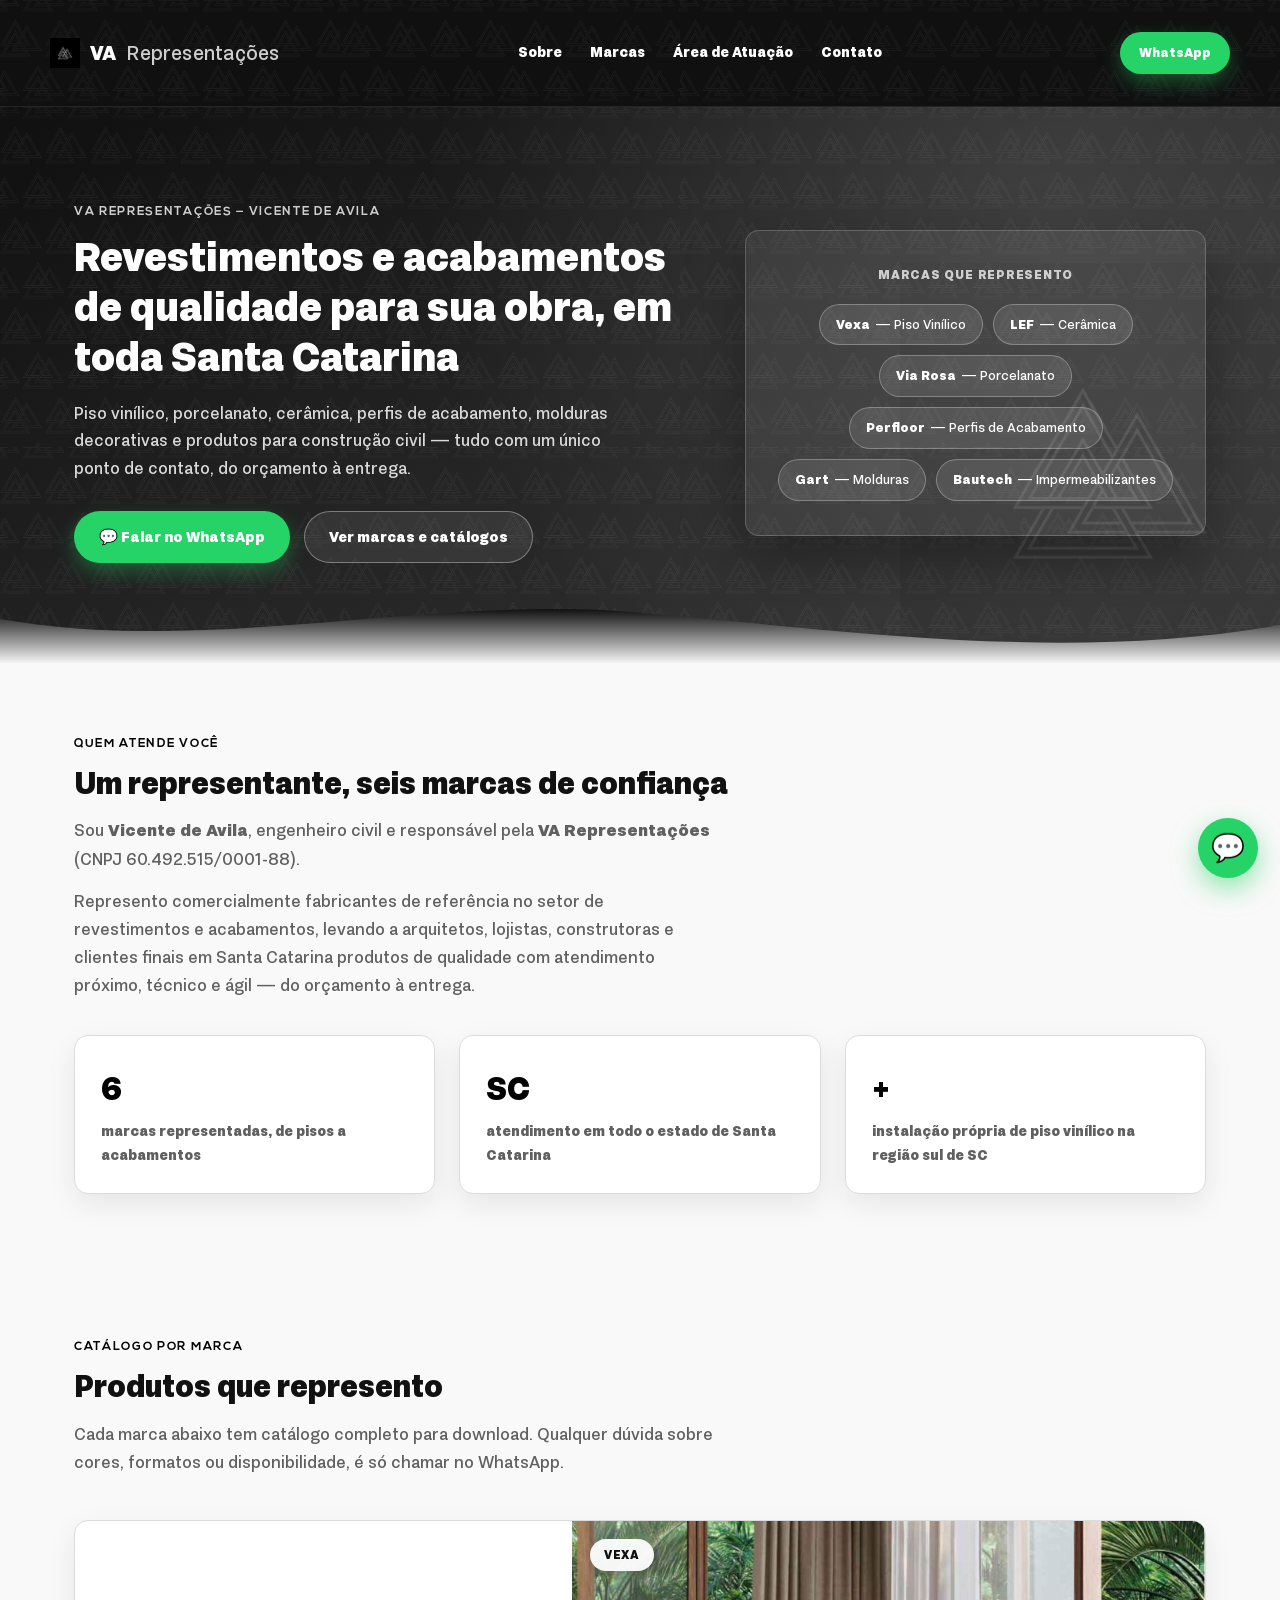
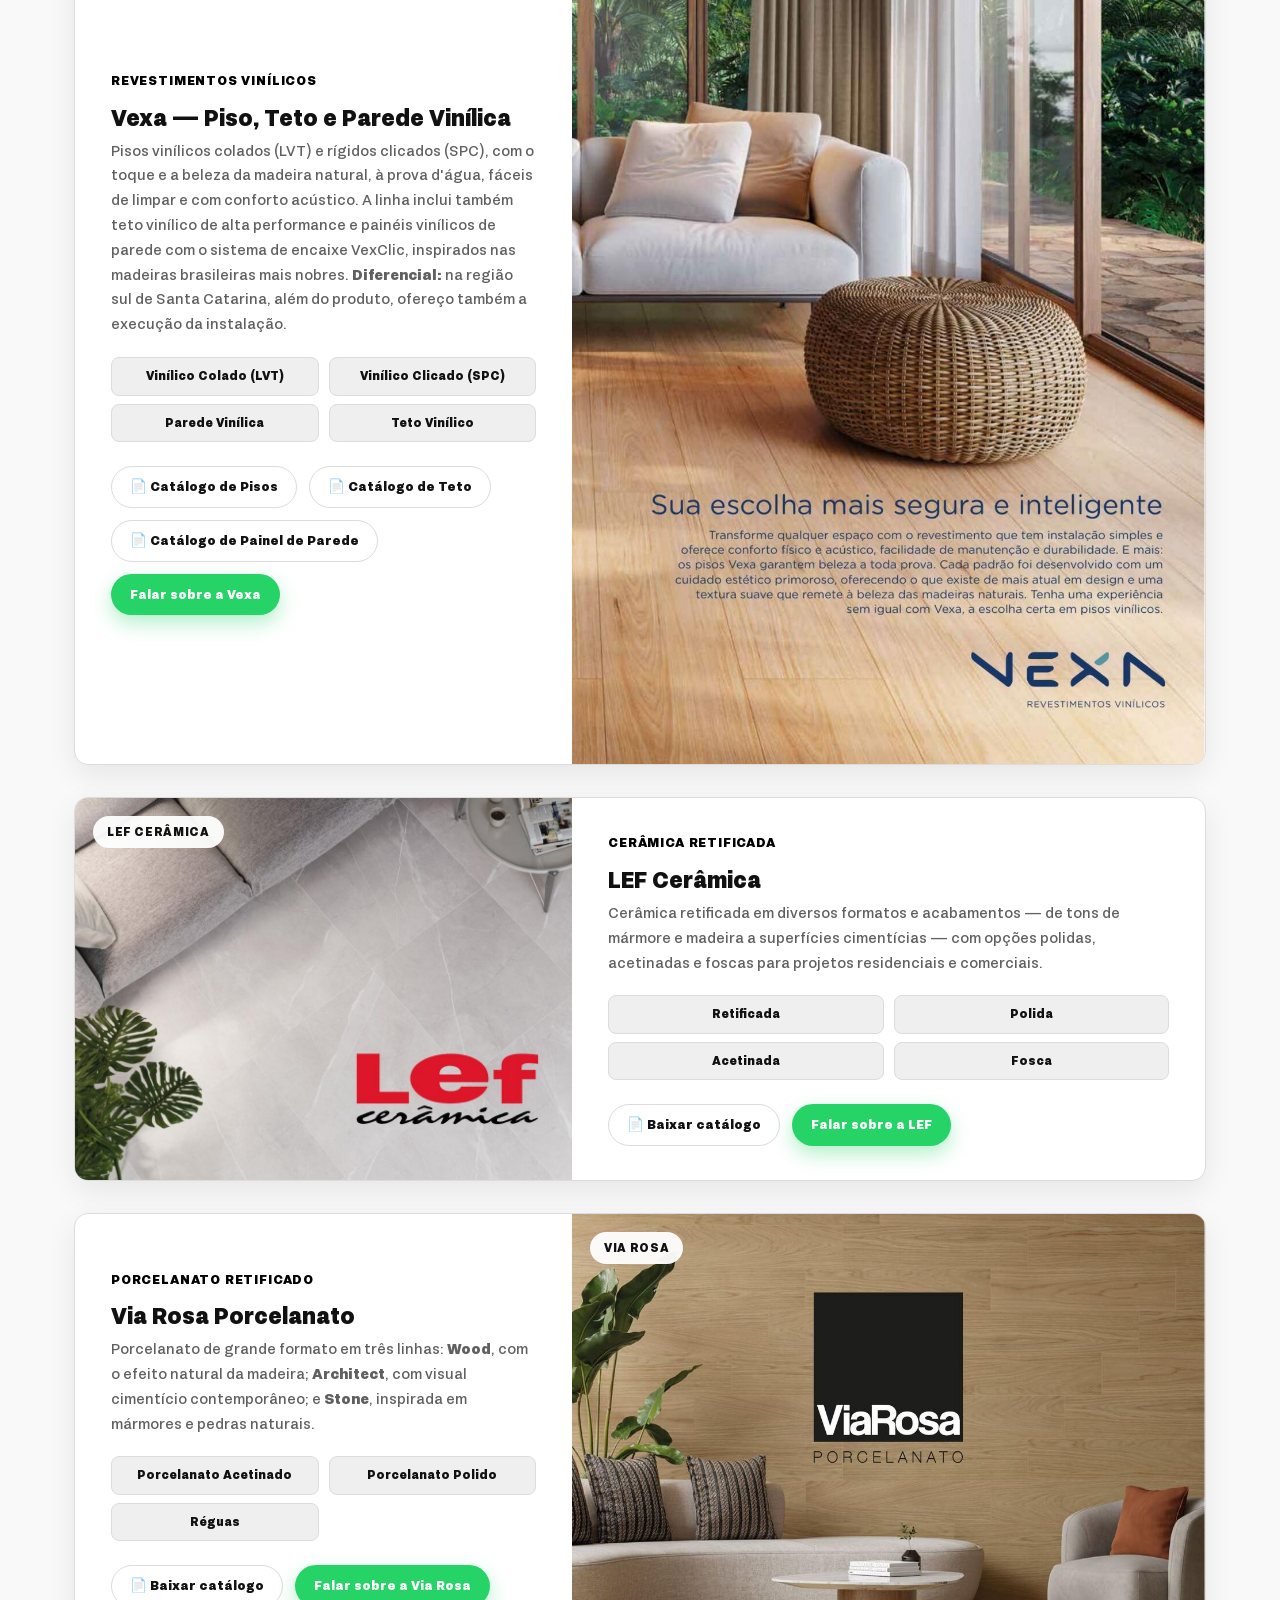
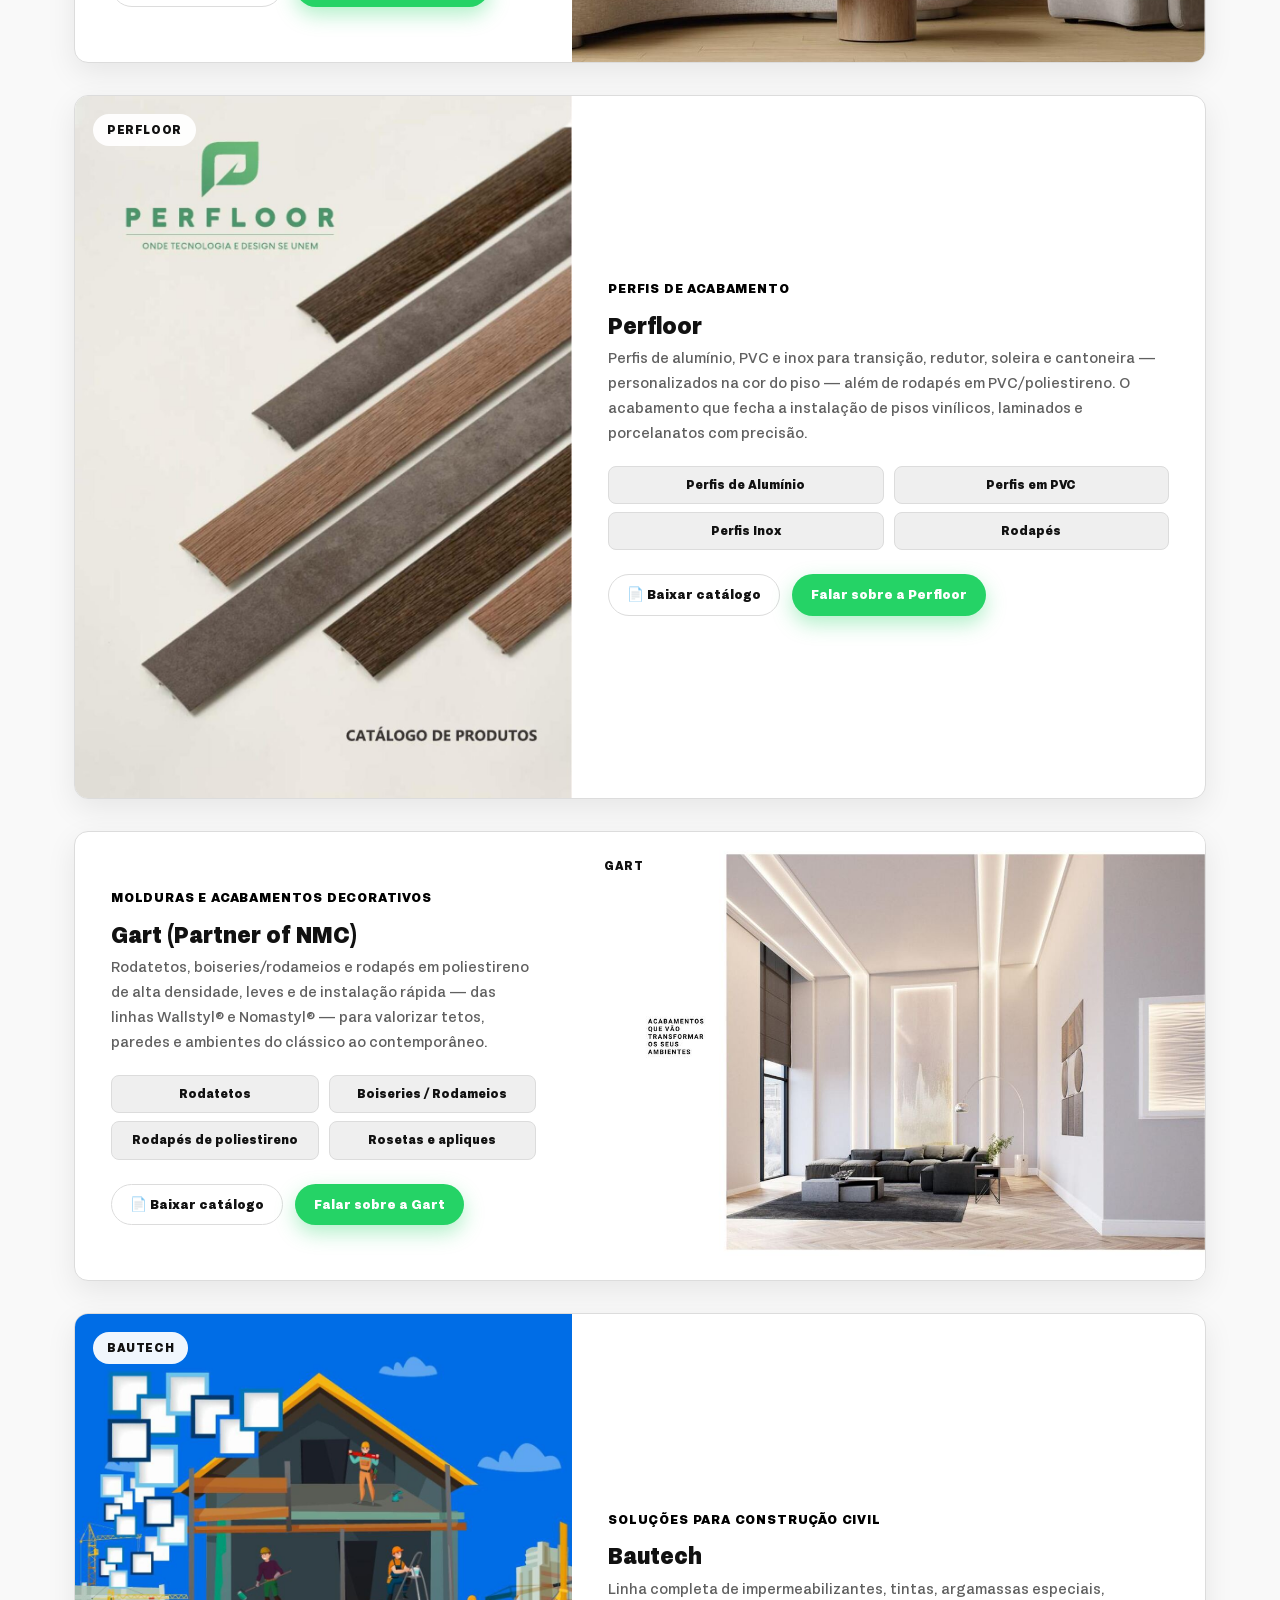
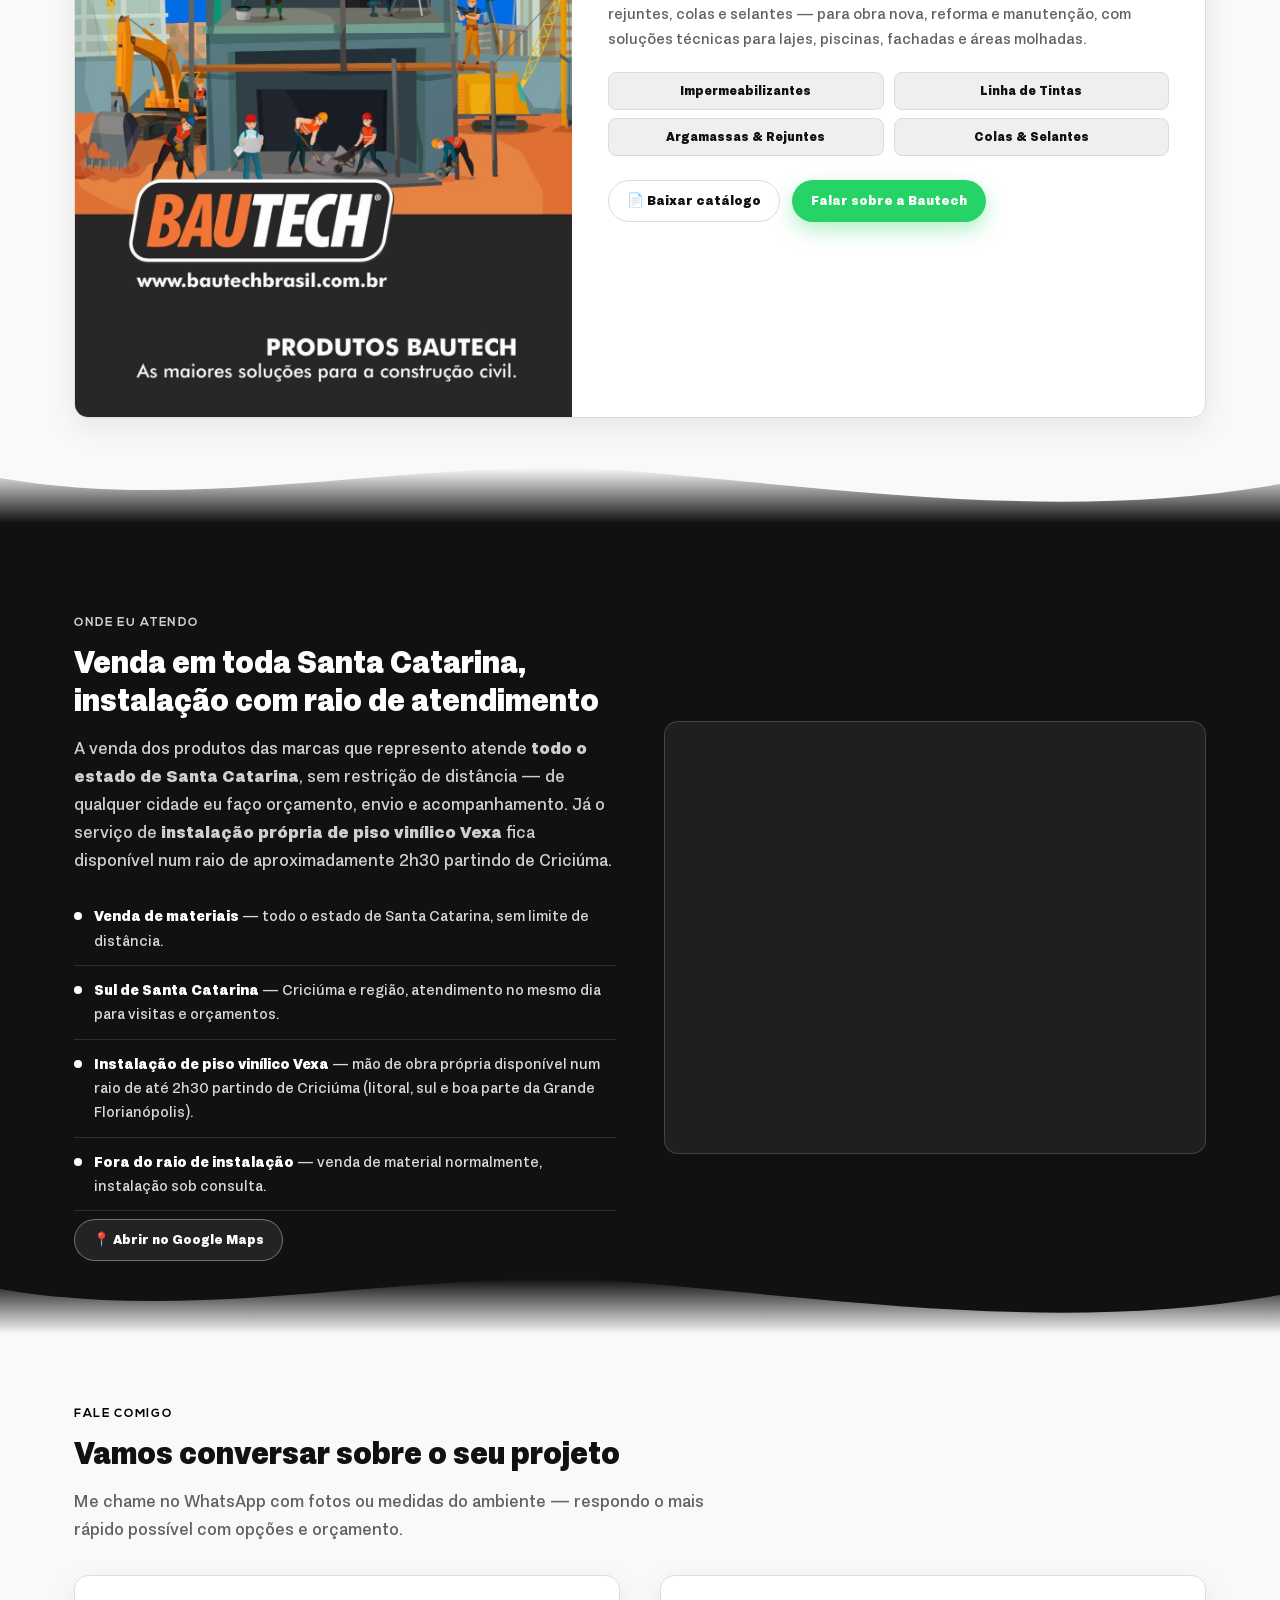
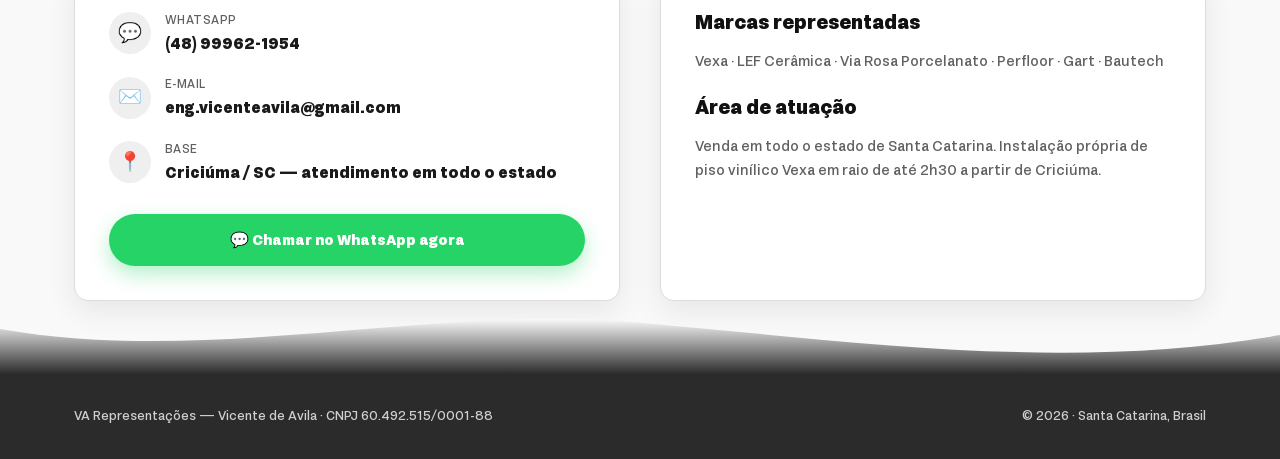
==== index.html @ cc467196 "Add files via upload" ====
<!DOCTYPE html>
<html lang="pt-BR">
<head>
<meta charset="UTF-8">
<meta name="viewport" content="width=device-width, initial-scale=1.0">
<title>VA Representações | Vicente de Avila — Revestimentos e Acabamentos em Santa Catarina</title>
<meta name="description" content="VA Representações, de Vicente de Avila: representação comercial multimarcas em Santa Catarina. Pisos e painéis vinílicos Vexa, cerâmica LEF, porcelanato Via Rosa, perfis de acabamento Perfloor, molduras Gart e produtos para construção Bautech. Atendimento em toda SC a partir de Criciúma.">
<meta name="keywords" content="piso vinílico Santa Catarina, porcelanato Criciúma, revestimentos SC, representante comercial revestimentos, VA Representações, cerâmica LEF, porcelanato Via Rosa, perfis Perfloor, rodapé Gart, Bautech impermeabilizante">
<meta property="og:title" content="VA Representações | Revestimentos e Acabamentos em Santa Catarina">
<meta property="og:description" content="Pisos vinílicos, porcelanato, cerâmica, perfis de acabamento e produtos para construção civil. Atendimento em toda Santa Catarina.">
<meta property="og:type" content="website">
<link rel="icon" type="image/png" href="images/identity/icon-black.png">
<link rel="stylesheet" href="css/style.css">
<script type="application/ld+json">
{
  "@context": "https://schema.org",
  "@type": "ProfessionalService",
  "name": "VA Representações",
  "legalName": "VA Representações",
  "taxID": "60.492.515/0001-88",
  "founder": {
    "@type": "Person",
    "name": "Vicente de Avila"
  },
  "description": "Representante comercial de revestimentos e acabamentos (pisos vinílicos, porcelanato, cerâmica, perfis de acabamento, molduras e produtos para construção civil) atendendo Santa Catarina.",
  "areaServed": {
    "@type": "State",
    "name": "Santa Catarina"
  },
  "address": {
    "@type": "PostalAddress",
    "addressLocality": "Criciúma",
    "addressRegion": "SC",
    "addressCountry": "BR"
  },
  "email": "eng.vicenteavila@gmail.com",
  "telephone": "+55 48 99962-1954"
}
</script>
</head>
<body>

<header id="siteHeader">
  <div class="container nav">
    <div class="brand"><img src="images/identity/icon-black.png" alt="Ícone VA Representações">VA <span>Representações</span></div>
    <nav class="nav-links" id="navLinks">
      <a href="#sobre">Sobre</a>
      <a href="#marcas">Marcas</a>
      <a href="#atuacao">Área de Atuação</a>
      <a href="#contato">Contato</a>
    </nav>
    <div class="nav-cta">
      <button class="nav-toggle" id="navToggle" aria-label="Abrir menu">☰</button>
      <a class="btn btn-whatsapp btn-sm" target="_blank" rel="noopener"
         href="https://wa.me/5548999621954?text=Ol%C3%A1%2C%20Vicente!%20Vim%20pelo%20site%20e%20gostaria%20de%20saber%20mais%20sobre%20os%20produtos%20que%20voc%C3%AA%20representa.">
        WhatsApp
      </a>
    </div>
  </div>
</header>

<!-- ===================== HERO ===================== -->
<section class="hero">
  <div class="container hero-grid">
    <div>
      <span class="eyebrow" style="color:#cfcfcf;">VA Representações — Vicente de Avila</span>
      <h1>Revestimentos e acabamentos de qualidade para sua obra, em toda Santa Catarina</h1>
      <p class="lead">Piso vinílico, porcelanato, cerâmica, perfis de acabamento, molduras decorativas e produtos para construção civil — tudo com um único ponto de contato, do orçamento à entrega.</p>
      <div class="hero-actions">
        <a class="btn btn-whatsapp" target="_blank" rel="noopener"
           href="https://wa.me/5548999621954?text=Ol%C3%A1%2C%20Vicente!%20Vim%20pelo%20site%20e%20gostaria%20de%20um%20or%C3%A7amento.">
          💬 Falar no WhatsApp
        </a>
        <a class="btn btn-ghost-light" href="#marcas">Ver marcas e catálogos</a>
      </div>
    </div>
    <div class="hero-brands-menu">
      <div class="hbm-card">
        <span class="hbm-label">Marcas que represento</span>
        <div class="hbm-balloons">
          <a href="#marca-vexa" class="balloon"><b>Vexa</b> — Piso Vinílico</a>
          <a href="#marca-lef" class="balloon"><b>LEF</b> — Cerâmica</a>
          <a href="#marca-viarosa" class="balloon"><b>Via Rosa</b> — Porcelanato</a>
          <a href="#marca-perfloor" class="balloon"><b>Perfloor</b> — Perfis de Acabamento</a>
          <a href="#marca-gart" class="balloon"><b>Gart</b> — Molduras</a>
          <a href="#marca-bautech" class="balloon"><b>Bautech</b> — Impermeabilizantes</a>
        </div>
      </div>
    </div>
  </div>
  <img class="hero-icon-watermark" src="images/identity/icon-white.png" alt="">
  <svg class="wave-divider" viewBox="0 0 1440 90" preserveAspectRatio="none" xmlns="http://www.w3.org/2000/svg">
    <defs>
      <linearGradient id="waveGrad1" x1="0" y1="0" x2="0" y2="1">
        <stop offset="0%" stop-color="#111111"></stop>
        <stop offset="100%" stop-color="#f9f9f9"></stop>
      </linearGradient>
    </defs>
    <path d="M0,32 C240,80 480,0 720,24 C960,48 1200,88 1440,40 L1440,90 L0,90 Z" fill="url(#waveGrad1)"></path>
  </svg>
</section>

<!-- ===================== SOBRE ===================== -->
<section class="sobre" id="sobre">
  <div class="container">
    <span class="eyebrow reveal">Quem atende você</span>
    <h2 class="reveal">Um representante, seis marcas de confiança</h2>
    <p class="lead reveal">Sou <strong>Vicente de Avila</strong>, engenheiro civil e responsável pela <strong>VA Representações</strong> (CNPJ 60.492.515/0001-88).</p>
    <p class="lead reveal">Represento comercialmente fabricantes de referência no setor de revestimentos e acabamentos, levando a arquitetos, lojistas, construtoras e clientes finais em Santa Catarina produtos de qualidade com atendimento próximo, técnico e ágil — do orçamento à entrega.</p>
    <div class="sobre-grid">
      <div class="stat-card reveal">
        <div class="num">6</div>
        <div class="label">marcas representadas, de pisos a acabamentos</div>
      </div>
      <div class="stat-card reveal">
        <div class="num">SC</div>
        <div class="label">atendimento em todo o estado de Santa Catarina</div>
      </div>
      <div class="stat-card reveal">
        <div class="num">+</div>
        <div class="label">instalação própria de piso vinílico na região sul de SC</div>
      </div>
    </div>
  </div>
</section>

<!-- ===================== MARCAS ===================== -->
<section class="marcas" id="marcas">
  <div class="container">
    <div class="section-head reveal">
      <span class="eyebrow">Catálogo por marca</span>
      <h2>Produtos que represento</h2>
      <p class="lead">Cada marca abaixo tem catálogo completo para download. Qualquer dúvida sobre cores, formatos ou disponibilidade, é só chamar no WhatsApp.</p>
    </div>

    <!-- VEXA -->
    <article class="brand-card reveal" id="marca-vexa">
      <div class="brand-photo">
        <span class="brand-badge">Vexa</span>
        <img src="images/vexa-hero.jpg" alt="Piso vinílico Vexa em ambiente residencial">
      </div>
      <div class="brand-body">
        <div class="brand-sub">Revestimentos Vinílicos</div>
        <h3>Vexa — Piso, Teto e Parede Vinílica</h3>
        <p>Pisos vinílicos colados (LVT) e rígidos clicados (SPC), com o toque e a beleza da madeira natural, à prova d'água, fáceis de limpar e com conforto acústico. A linha inclui também teto vinílico de alta performance e painéis vinílicos de parede com o sistema de encaixe VexClic, inspirados nas madeiras brasileiras mais nobres. <strong>Diferencial:</strong> na região sul de Santa Catarina, além do produto, ofereço também a execução da instalação.</p>
        <ul class="brand-lines">
          <li>Vinílico Colado (LVT)</li>
          <li>Vinílico Clicado (SPC)</li>
          <li>Parede Vinílica</li>
          <li>Teto Vinílico</li>
        </ul>
        <div class="brand-actions">
          <a class="btn btn-outline btn-sm" href="catalogs/vexa-catalogo-pisos.pdf" target="_blank">📄 Catálogo de Pisos</a>
          <a class="btn btn-outline btn-sm" href="catalogs/vexa-catalogo-teto.pdf" target="_blank">📄 Catálogo de Teto</a>
          <a class="btn btn-outline btn-sm" href="catalogs/vexa-catalogo-painel-parede.pdf" target="_blank">📄 Catálogo de Painel de Parede</a>
          <a class="btn btn-whatsapp btn-sm" target="_blank" rel="noopener"
             href="https://wa.me/5548999621954?text=Ol%C3%A1%2C%20Vicente!%20Tenho%20interesse%20nos%20pisos%20vin%C3%ADlicos%20Vexa.">Falar sobre a Vexa</a>
        </div>
      </div>
    </article>

    <!-- LEF -->
    <article class="brand-card reveal" id="marca-lef">
      <div class="brand-photo">
        <span class="brand-badge">LEF Cerâmica</span>
        <img src="images/lef-hero.jpg" alt="Piso de cerâmica retificada LEF em sala de estar">
      </div>
      <div class="brand-body">
        <div class="brand-sub">Cerâmica Retificada</div>
        <h3>LEF Cerâmica</h3>
        <p>Cerâmica retificada em diversos formatos e acabamentos — de tons de mármore e madeira a superfícies cimentícias — com opções polidas, acetinadas e foscas para projetos residenciais e comerciais.</p>
        <ul class="brand-lines">
          <li>Retificada</li>
          <li>Polida</li>
          <li>Acetinada</li>
          <li>Fosca</li>
        </ul>
        <div class="brand-actions">
          <a class="btn btn-outline btn-sm" href="catalogs/lef-catalogo.pdf" target="_blank">📄 Baixar catálogo</a>
          <a class="btn btn-whatsapp btn-sm" target="_blank" rel="noopener"
             href="https://wa.me/5548999621954?text=Ol%C3%A1%2C%20Vicente!%20Tenho%20interesse%20na%20cer%C3%A2mica%20LEF.">Falar sobre a LEF</a>
        </div>
      </div>
    </article>

    <!-- VIA ROSA -->
    <article class="brand-card reveal" id="marca-viarosa">
      <div class="brand-photo">
        <span class="brand-badge">Via Rosa</span>
        <img src="images/viarosa-hero.jpg" alt="Porcelanato Via Rosa em ambiente de sala">
      </div>
      <div class="brand-body">
        <div class="brand-sub">Porcelanato Retificado</div>
        <h3>Via Rosa Porcelanato</h3>
        <p>Porcelanato de grande formato em três linhas: <strong>Wood</strong>, com o efeito natural da madeira; <strong>Architect</strong>, com visual cimentício contemporâneo; e <strong>Stone</strong>, inspirada em mármores e pedras naturais.</p>
        <ul class="brand-lines">
          <li>Porcelanato Acetinado</li>
          <li>Porcelanato Polido</li>
          <li>Réguas</li>
        </ul>
        <div class="brand-actions">
          <a class="btn btn-outline btn-sm" href="catalogs/via-rosa-catalogo.pdf" target="_blank">📄 Baixar catálogo</a>
          <a class="btn btn-whatsapp btn-sm" target="_blank" rel="noopener"
             href="https://wa.me/5548999621954?text=Ol%C3%A1%2C%20Vicente!%20Tenho%20interesse%20no%20porcelanato%20Via%20Rosa.">Falar sobre a Via Rosa</a>
        </div>
      </div>
    </article>

    <!-- PERFLOOR -->
    <article class="brand-card reveal" id="marca-perfloor">
      <div class="brand-photo">
        <span class="brand-badge">Perfloor</span>
        <img src="images/perfloor-hero.jpg" alt="Perfis de acabamento Perfloor para pisos">
      </div>
      <div class="brand-body">
        <div class="brand-sub">Perfis de Acabamento</div>
        <h3>Perfloor</h3>
        <p>Perfis de alumínio, PVC e inox para transição, redutor, soleira e cantoneira — personalizados na cor do piso — além de rodapés em PVC/poliestireno. O acabamento que fecha a instalação de pisos vinílicos, laminados e porcelanatos com precisão.</p>
        <ul class="brand-lines">
          <li>Perfis de Alumínio</li>
          <li>Perfis em PVC</li>
          <li>Perfis Inox</li>
          <li>Rodapés</li>
        </ul>
        <div class="brand-actions">
          <a class="btn btn-outline btn-sm" href="catalogs/perfloor-catalogo.pdf" target="_blank">📄 Baixar catálogo</a>
          <a class="btn btn-whatsapp btn-sm" target="_blank" rel="noopener"
             href="https://wa.me/5548999621954?text=Ol%C3%A1%2C%20Vicente!%20Tenho%20interesse%20nos%20perfis%20Perfloor.">Falar sobre a Perfloor</a>
        </div>
      </div>
    </article>

    <!-- GART -->
    <article class="brand-card reveal" id="marca-gart">
      <div class="brand-photo">
        <span class="brand-badge">Gart</span>
        <img src="images/gart-hero.jpg" alt="Rodateto e molduras decorativas Gart">
      </div>
      <div class="brand-body">
        <div class="brand-sub">Molduras e Acabamentos Decorativos</div>
        <h3>Gart (Partner of NMC)</h3>
        <p>Rodatetos, boiseries/rodameios e rodapés em poliestireno de alta densidade, leves e de instalação rápida — das linhas Wallstyl® e Nomastyl® — para valorizar tetos, paredes e ambientes do clássico ao contemporâneo.</p>
        <ul class="brand-lines">
          <li>Rodatetos</li>
          <li>Boiseries / Rodameios</li>
          <li>Rodapés de poliestireno</li>
          <li>Rosetas e apliques</li>
        </ul>
        <div class="brand-actions">
          <a class="btn btn-outline btn-sm" href="catalogs/gart-catalogo.pdf" target="_blank">📄 Baixar catálogo</a>
          <a class="btn btn-whatsapp btn-sm" target="_blank" rel="noopener"
             href="https://wa.me/5548999621954?text=Ol%C3%A1%2C%20Vicente!%20Tenho%20interesse%20nos%20acabamentos%20Gart.">Falar sobre a Gart</a>
        </div>
      </div>
    </article>

    <!-- BAUTECH -->
    <article class="brand-card reveal" id="marca-bautech">
      <div class="brand-photo">
        <span class="brand-badge">Bautech</span>
        <img src="images/bautech-hero.jpg" alt="Linha de produtos Bautech para construção civil">
      </div>
      <div class="brand-body">
        <div class="brand-sub">Soluções para Construção Civil</div>
        <h3>Bautech</h3>
        <p>Linha completa de impermeabilizantes, tintas, argamassas especiais, rejuntes, colas e selantes — para obra nova, reforma e manutenção, com soluções técnicas para lajes, piscinas, fachadas e áreas molhadas.</p>
        <ul class="brand-lines">
          <li>Impermeabilizantes</li>
          <li>Linha de Tintas</li>
          <li>Argamassas & Rejuntes</li>
          <li>Colas & Selantes</li>
        </ul>
        <div class="brand-actions">
          <a class="btn btn-outline btn-sm" href="catalogs/bautech-catalogo.pdf" target="_blank">📄 Baixar catálogo</a>
          <a class="btn btn-whatsapp btn-sm" target="_blank" rel="noopener"
             href="https://wa.me/5548999621954?text=Ol%C3%A1%2C%20Vicente!%20Tenho%20interesse%20nos%20produtos%20Bautech.">Falar sobre a Bautech</a>
        </div>
      </div>
    </article>

  </div>
  <svg class="wave-divider" viewBox="0 0 1440 90" preserveAspectRatio="none" xmlns="http://www.w3.org/2000/svg">
    <defs>
      <linearGradient id="waveGrad2" x1="0" y1="0" x2="0" y2="1">
        <stop offset="0%" stop-color="#f9f9f9"></stop>
        <stop offset="100%" stop-color="#111111"></stop>
      </linearGradient>
    </defs>
    <path d="M0,32 C240,80 480,0 720,24 C960,48 1200,88 1440,40 L1440,90 L0,90 Z" fill="url(#waveGrad2)"></path>
  </svg>
</section>

<!-- ===================== ÁREA DE ATUAÇÃO ===================== -->
<section class="atuacao" id="atuacao">
  <div class="container atuacao-grid">
    <div class="reveal">
      <span class="eyebrow" style="color:#cfcfcf;">Onde eu atendo</span>
      <h2>Venda em toda Santa Catarina, instalação com raio de atendimento</h2>
      <p class="lead">A venda dos produtos das marcas que represento atende <strong>todo o estado de Santa Catarina</strong>, sem restrição de distância — de qualquer cidade eu faço orçamento, envio e acompanhamento. Já o serviço de <strong>instalação própria de piso vinílico Vexa</strong> fica disponível num raio de aproximadamente 2h30 partindo de Criciúma.</p>
      <ul class="radius-list">
        <li><span class="dot"></span><div><b>Venda de materiais</b> — todo o estado de Santa Catarina, sem limite de distância.</div></li>
        <li><span class="dot"></span><div><b>Sul de Santa Catarina</b> — Criciúma e região, atendimento no mesmo dia para visitas e orçamentos.</div></li>
        <li><span class="dot"></span><div><b>Instalação de piso vinílico Vexa</b> — mão de obra própria disponível num raio de até 2h30 partindo de Criciúma (litoral, sul e boa parte da Grande Florianópolis).</div></li>
        <li><span class="dot"></span><div><b>Fora do raio de instalação</b> — venda de material normalmente, instalação sob consulta.</div></li>
      </ul>
      <a class="btn btn-ghost-light btn-sm" style="margin-top:8px;" target="_blank" rel="noopener"
         href="https://www.google.com/maps/search/?api=1&query=Crici%C3%BAma%2C%20SC">📍 Abrir no Google Maps</a>
    </div>
    <div class="map-card reveal">
      <iframe
        src="https://maps.google.com/maps?q=Crici%C3%BAma%2C%20SC&t=&z=9&ie=UTF8&iwloc=&output=embed"
        width="100%" height="360" style="border:0; border-radius:10px;"
        allowfullscreen loading="lazy" referrerpolicy="no-referrer-when-downgrade"
        title="Mapa da área de atuação — base em Criciúma, SC"></iframe>
    </div>
  </div>
  <svg class="wave-divider" viewBox="0 0 1440 90" preserveAspectRatio="none" xmlns="http://www.w3.org/2000/svg">
    <defs>
      <linearGradient id="waveGrad3" x1="0" y1="0" x2="0" y2="1">
        <stop offset="0%" stop-color="#111111"></stop>
        <stop offset="100%" stop-color="#f9f9f9"></stop>
      </linearGradient>
    </defs>
    <path d="M0,32 C240,80 480,0 720,24 C960,48 1200,88 1440,40 L1440,90 L0,90 Z" fill="url(#waveGrad3)"></path>
  </svg>
</section>

<!-- ===================== CONTATO ===================== -->
<section class="contato" id="contato">
  <div class="container">
    <span class="eyebrow reveal">Fale comigo</span>
    <h2 class="reveal">Vamos conversar sobre o seu projeto</h2>
    <p class="lead reveal">Me chame no WhatsApp com fotos ou medidas do ambiente — respondo o mais rápido possível com opções e orçamento.</p>
    <div class="contato-grid">
      <div class="contact-card reveal">
        <div class="contact-row">
          <div class="ico">💬</div>
          <div class="txt">
            <small>WhatsApp</small>
            <strong><a href="https://wa.me/5548999621954" target="_blank" rel="noopener">(48) 99962-1954</a></strong>
          </div>
        </div>
        <div class="contact-row">
          <div class="ico">✉️</div>
          <div class="txt">
            <small>E-mail</small>
            <strong><a href="mailto:eng.vicenteavila@gmail.com">eng.vicenteavila@gmail.com</a></strong>
          </div>
        </div>
        <div class="contact-row">
          <div class="ico">📍</div>
          <div class="txt">
            <small>Base</small>
            <strong>Criciúma / SC — atendimento em todo o estado</strong>
          </div>
        </div>
        <a class="btn btn-whatsapp" style="margin-top:10px; width:100%; justify-content:center;" target="_blank" rel="noopener"
           href="https://wa.me/5548999621954?text=Ol%C3%A1%2C%20Vicente!%20Vim%20pelo%20site%20e%20gostaria%20de%20um%20or%C3%A7amento.">
          💬 Chamar no WhatsApp agora
        </a>
      </div>
      <div class="contact-card reveal">
        <h3>Marcas representadas</h3>
        <p style="color:var(--muted); font-size:.95rem;">Vexa · LEF Cerâmica · Via Rosa Porcelanato · Perfloor · Gart · Bautech</p>
        <h3 style="margin-top:22px;">Área de atuação</h3>
        <p style="color:var(--muted); font-size:.95rem;">Venda em todo o estado de Santa Catarina. Instalação própria de piso vinílico Vexa em raio de até 2h30 a partir de Criciúma.</p>
      </div>
    </div>
  </div>
  <svg class="wave-divider" viewBox="0 0 1440 90" preserveAspectRatio="none" xmlns="http://www.w3.org/2000/svg">
    <defs>
      <linearGradient id="waveGrad4" x1="0" y1="0" x2="0" y2="1">
        <stop offset="0%" stop-color="#f9f9f9"></stop>
        <stop offset="100%" stop-color="#2b2b2b"></stop>
      </linearGradient>
    </defs>
    <path d="M0,32 C240,80 480,0 720,24 C960,48 1200,88 1440,40 L1440,90 L0,90 Z" fill="url(#waveGrad4)"></path>
  </svg>
</section>

<footer>
  <div class="container footer-grid">
    <div>VA Representações — Vicente de Avila · CNPJ 60.492.515/0001-88</div>
    <div>© <span id="year"></span> · Santa Catarina, Brasil</div>
  </div>
</footer>

<a class="float-whatsapp" href="https://wa.me/5548999621954" target="_blank" rel="noopener" aria-label="Falar no WhatsApp">💬</a>

<script src="js/main.js"></script>
</body>
</html>
---- css/style.css ----
/* ============================================
   VA Representações — Vicente de Avila
   Revestimentos e Acabamentos | Santa Catarina
   Identidade visual: paleta, tipografia e ícone
   aplicados a partir do material de marca do cliente.
   ============================================ */

@font-face{
  font-family:"Passenger Sans";
  src:url("../fonts/PassengerSans-Black.ttf") format("truetype");
  font-weight:800;
  font-display:swap;
}
@font-face{
  font-family:"Passenger Sans";
  src:url("../fonts/PassengerSans-Medium.ttf") format("truetype");
  font-weight:500;
  font-display:swap;
}
@font-face{
  font-family:"Nexa Bold";
  src:url("../fonts/Nexa-Bold.otf") format("opentype");
  font-weight:700;
  font-display:swap;
}

:root{
  --navy: #111111;
  --navy-2: #2b2b2b;
  --paper: #f9f9f9;
  --paper-2: #efefef;
  --ink: #1a1a1a;
  --muted: #606060;
  --line: #dcdcdc;
  --accent: #000000;
  --accent-dark: #606060;
  --whatsapp: #25D366;
  --whatsapp-dark: #1ebe57;
  --radius: 14px;
  --shadow: 0 10px 30px rgba(0,0,0,0.08);
  --maxw: 1180px;
}

*{box-sizing:border-box;}
html{scroll-behavior:smooth;}
body{
  margin:0;
  font-family:"Passenger Sans", "Segoe UI", -apple-system, BlinkMacSystemFont, Roboto, Helvetica, Arial, sans-serif;
  font-weight:500;
  color:var(--ink);
  background:var(--paper);
  line-height:1.6;
}
img{max-width:100%; display:block;}
a{color:inherit; text-decoration:none;}
.container{max-width:var(--maxw); margin:0 auto; padding:0 24px;}
section{padding:72px 0;}
h1,h2,h3,h4{font-family:"Passenger Sans", "Segoe UI", sans-serif; font-weight:800; margin:0 0 14px; color:var(--navy); line-height:1.2;}
h2{font-size:2rem;}
h3{font-size:1.3rem;}
p{margin:0 0 14px;}
.eyebrow{
  font-family:"Nexa Bold", "Passenger Sans", sans-serif;
  text-transform:uppercase;
  letter-spacing:.14em;
  font-size:.75rem;
  font-weight:700;
  color:var(--accent);
  margin-bottom:10px;
  display:block;
}
.lead{font-size:1.1rem; color:var(--muted); max-width:640px;}

/* ---------- Buttons ---------- */
.btn{
  display:inline-flex;
  align-items:center;
  gap:8px;
  padding:13px 24px;
  border-radius:999px;
  font-weight:600;
  font-size:.95rem;
  border:1.5px solid transparent;
  cursor:pointer;
  transition:transform .15s ease, box-shadow .15s ease, background .15s ease;
}
.btn:hover{transform:translateY(-2px);}
.btn-whatsapp{
  background:var(--whatsapp);
  color:#fff;
  box-shadow:0 8px 20px rgba(37,211,102,.35);
}
.btn-whatsapp:hover{background:var(--whatsapp-dark);}
.btn-outline{
  background:transparent;
  border-color:var(--line);
  color:var(--navy);
}
.btn-outline:hover{border-color:var(--accent); color:var(--accent);}
.btn-ghost-light{
  background:rgba(255,255,255,.08);
  border-color:rgba(255,255,255,.35);
  color:#fff;
}
.btn-ghost-light:hover{background:rgba(255,255,255,.18);}
.btn-sm{padding:9px 18px; font-size:.85rem;}

/* ---------- Header ----------
   Dark, with the same triangle pattern texture as the hero right below it,
   so header + cover read as one continuous surface. On scroll it only
   shrinks (padding) — colors stay exactly the same, no light/dark swap. */
header{
  position:sticky; top:0; z-index:50;
  background:var(--navy);
  border-bottom:1px solid rgba(255,255,255,.08);
  overflow:hidden;
  transition:border-color .35s ease, box-shadow .35s ease;
}
header::before{
  content:"";
  position:absolute; inset:0;
  background-image:url("../images/identity/pattern-white.png");
  background-size:340px;
  background-repeat:repeat;
  opacity:.05;
  pointer-events:none;
  z-index:0;
}
header.scrolled{
  box-shadow:0 4px 20px rgba(0,0,0,.35);
  border-bottom-color:rgba(255,255,255,.16);
}
.nav{
  position:relative; z-index:1;
  display:flex; align-items:center; justify-content:space-between;
  padding:32px 0;
  transition:padding .35s ease;
}
header.scrolled .nav{padding:16px 0;}
.brand{
  display:flex; align-items:center; gap:10px;
  font-family:"Passenger Sans", sans-serif;
  font-weight:800;
  font-size:1.3rem;
  letter-spacing:.01em;
  color:#fff;
  transition:font-size .35s ease;
}
header.scrolled .brand{font-size:1.15rem;}
.brand img{height:30px; width:auto; filter:invert(1);}
.brand span{color:#cfcfcf; font-weight:500;}
.nav-links{display:flex; gap:28px; align-items:center;}
.nav-links a{
  font-size:.92rem; font-weight:600; color:#fff;
}
.nav-links a:hover{color:#cfcfcf;}
.nav-cta{display:flex; align-items:center;}
.nav-toggle{display:none; color:#fff;}

/* ---------- Hero ---------- */
.hero{
  background:linear-gradient(150deg, var(--navy) 0%, var(--navy-2) 60%, #3a3a3a 100%);
  color:#fff;
  padding:96px 0 100px;
  position:relative;
  overflow:hidden;
}
.hero::before{
  content:"";
  position:absolute; inset:0;
  background-image:url("../images/identity/pattern-white.png");
  background-size:340px;
  background-repeat:repeat;
  opacity:.05;
  pointer-events:none;
}
.hero::after{
  content:"";
  position:absolute; inset:0;
  background:radial-gradient(circle at 82% 20%, rgba(255,255,255,.12), transparent 55%);
  pointer-events:none;
}
.hero .container{position:relative; z-index:1;}
.hero-grid{
  display:grid;
  grid-template-columns: 1.15fr .85fr;
  gap:48px;
  align-items:center;
}
.hero h1{
  color:#fff;
  font-size:2.6rem;
  margin-bottom:18px;
}
.hero .lead{color:#d9d9d9; max-width:560px; font-size:1.08rem;}
.hero-actions{display:flex; gap:14px; margin-top:28px; flex-wrap:wrap;}
.hero-photo{
  border-radius:var(--radius);
  overflow:hidden;
  box-shadow:0 25px 60px rgba(0,0,0,.35);
  border:1px solid rgba(255,255,255,.15);
}
.hero-photo img{width:100%; height:100%; object-fit:cover; aspect-ratio:4/5;}

/* ---------- Hero brands balloons (replaces the old hero photo) ---------- */
.hero-brands-menu{display:flex; align-items:center; justify-content:center; position:relative; z-index:2;}
.hbm-card{
  width:100%;
  background:rgba(255,255,255,.06);
  border:1px solid rgba(255,255,255,.18);
  border-radius:var(--radius);
  padding:34px 30px;
  text-align:center;
  box-shadow:0 25px 60px rgba(0,0,0,.35);
}
.hbm-label{
  display:block; font-size:.8rem; font-weight:700; letter-spacing:.06em;
  text-transform:uppercase; color:#cfcfcf; margin-bottom:18px;
}
.hbm-balloons{display:flex; flex-wrap:wrap; gap:10px; justify-content:center;}
.balloon{
  display:inline-flex; align-items:center; gap:5px;
  background:rgba(255,255,255,.1); border:1px solid rgba(255,255,255,.28);
  color:#fff; font-size:.85rem; font-weight:500;
  padding:9px 16px; border-radius:999px;
  transition:transform .15s ease, background .15s ease;
}
.balloon b{font-weight:800;}
.balloon:hover{background:#fff; color:var(--navy); transform:translateY(-2px);}

/* ---------- Hero icon watermark (large-format brand icon on the cover) ---------- */
.hero-icon-watermark{
  position:absolute; right:-40px; bottom:-20px; z-index:0;
  width:420px; max-width:45%; height:auto; opacity:.08; pointer-events:none;
}

/* ---------- Wave dividers (fluid section transitions) ---------- */
.wave-divider{
  position:absolute; left:0; right:0; bottom:-1px; width:100%; height:70px;
  display:block; z-index:1; pointer-events:none;
}
.marcas{position:relative;}
.atuacao{position:relative;}

/* ---------- Scroll reveal ----------
   Progressive enhancement: content is visible by default. Only once JS
   confirms it's running (html.js-ready) do elements start hidden and
   fade/slide in as they enter the viewport — so nothing ever stays
   invisible if JavaScript fails to load or run. */
.reveal{opacity:1; transform:none;}
html.js-ready .reveal{
  opacity:0;
  transform:translateY(28px);
  transition:opacity .7s ease, transform .7s ease;
}
html.js-ready .reveal.in-view{
  opacity:1;
  transform:translateY(0);
}

/* ---------- Sobre ---------- */
.sobre{background:var(--paper);}
.sobre .lead + .lead{margin-top:14px;}
.sobre-grid{
  display:grid;
  grid-template-columns: repeat(3, 1fr);
  gap:24px;
  margin-top:36px;
}
.stat-card{
  background:#fff;
  border:1px solid var(--line);
  border-radius:var(--radius);
  padding:26px;
  box-shadow:var(--shadow);
}
.stat-card .num{
  font-family:"Passenger Sans", sans-serif;
  font-size:2.1rem;
  color:var(--accent);
  font-weight:800;
  margin-bottom:4px;
}
.stat-card .label{font-size:.92rem; color:var(--muted); font-weight:600;}

/* ---------- Marcas ---------- */
.marcas{background:var(--paper);}
.section-head{max-width:680px; margin-bottom:44px;}
.brand-card{
  display:grid;
  grid-template-columns: 44% 56%;
  background:#fff;
  border-radius:var(--radius);
  overflow:hidden;
  box-shadow:var(--shadow);
  margin-bottom:32px;
  border:1px solid var(--line);
}
.brand-card:nth-child(even) .brand-photo{order:2;}
.brand-photo{position:relative; min-height:280px;}
.brand-photo img{width:100%; height:100%; object-fit:cover; min-height:280px;}
.brand-photo .brand-badge{
  position:absolute; top:18px; left:18px;
  background:rgba(255,255,255,.94);
  padding:6px 14px;
  border-radius:999px;
  font-weight:700;
  font-size:.78rem;
  letter-spacing:.05em;
  color:var(--navy);
  text-transform:uppercase;
}
.brand-body{padding:34px 36px; display:flex; flex-direction:column; justify-content:center;}
.brand-body h3{font-size:1.5rem; margin-bottom:6px;}
.brand-sub{
  font-size:.85rem; font-weight:700; color:var(--accent);
  text-transform:uppercase; letter-spacing:.06em; margin-bottom:12px;
}
.brand-body p{color:var(--muted); font-size:.97rem;}
.brand-lines{
  list-style:none; padding:0; margin:6px 0 18px;
  display:grid; grid-template-columns:1fr 1fr; gap:8px 10px;
}
.brand-lines li{
  font-size:.8rem; background:var(--paper-2); border:1px solid var(--line);
  padding:8px 12px; border-radius:8px; color:var(--navy); font-weight:600;
  text-align:center;
}
.brand-actions{display:flex; gap:12px; flex-wrap:wrap; margin-top:6px;}

/* ---------- Área de atuação ---------- */
.atuacao{background:var(--navy); color:#fff;}
.atuacao h2{color:#fff;}
.atuacao .lead{color:#cfcfcf;}
.atuacao-grid{
  display:grid; grid-template-columns: 1fr 1fr; gap:48px; align-items:center; margin-top:20px;
}
.map-card{
  background:rgba(255,255,255,.06);
  border:1px solid rgba(255,255,255,.16);
  border-radius:var(--radius);
  padding:32px;
}
.map-card svg{width:100%; height:auto;}
.radius-list{list-style:none; padding:0; margin:18px 0 0;}
.radius-list li{
  padding:12px 0; border-bottom:1px solid rgba(255,255,255,.12);
  display:flex; gap:12px; align-items:flex-start; font-size:.95rem; color:#d9d9d9;
}
.radius-list li b{color:#fff;}
.dot{
  width:8px; height:8px; border-radius:50%; background:#fff;
  margin-top:8px; flex:none;
}

/* ---------- Contato ---------- */
.contato{background:var(--paper); position:relative;}
.contato-grid{
  display:grid; grid-template-columns: 1fr 1fr; gap:40px; margin-top:32px;
}
.contact-card{
  background:#fff; border:1px solid var(--line); border-radius:var(--radius);
  padding:34px; box-shadow:var(--shadow);
}
.contact-row{display:flex; align-items:center; gap:14px; margin-bottom:18px;}
.contact-row .ico{
  width:42px; height:42px; border-radius:50%; background:var(--paper-2);
  display:flex; align-items:center; justify-content:center; flex:none;
  font-size:1.2rem;
}
.contact-row .txt small{display:block; color:var(--muted); font-size:.78rem; text-transform:uppercase; letter-spacing:.04em;}
.contact-row .txt strong{font-size:1.02rem;}

/* ---------- Footer ---------- */
footer{
  background:var(--navy-2); color:#cfcfcf; padding:32px 0; font-size:.85rem;
}
.footer-grid{display:flex; justify-content:space-between; align-items:center; flex-wrap:wrap; gap:12px;}

/* ---------- Floating WhatsApp ---------- */
.float-whatsapp{
  position:fixed; bottom:22px; right:22px; z-index:60;
  width:60px; height:60px; border-radius:50%;
  background:var(--whatsapp);
  display:flex; align-items:center; justify-content:center;
  box-shadow:0 10px 26px rgba(37,211,102,.5);
  font-size:1.7rem; color:#fff;
}

/* ---------- Responsive ---------- */
@media (max-width: 900px){
  .hero-grid{grid-template-columns:1fr;}
  .hero-photo, .hero-brands-menu{order:-1;}
  .sobre-grid{grid-template-columns:1fr;}
  .brand-card{grid-template-columns:1fr;}
  .brand-card:nth-child(even) .brand-photo{order:0;}
  .atuacao-grid{grid-template-columns:1fr;}
  .contato-grid{grid-template-columns:1fr;}
  .nav-links{
    position:fixed; top:64px; left:0; right:0;
    background:var(--paper); flex-direction:column; align-items:flex-start;
    padding:18px 24px; gap:16px; border-bottom:1px solid var(--line);
    display:none;
  }
  .nav-links.open{display:flex;}
  .nav-links.open a{color:var(--navy);}
  .nav-toggle{
    display:inline-flex; background:none; border:1px solid rgba(255,255,255,.4);
    border-radius:8px; padding:8px 10px; font-size:1.1rem; cursor:pointer;
  }
  .hero h1{font-size:2rem;}
}
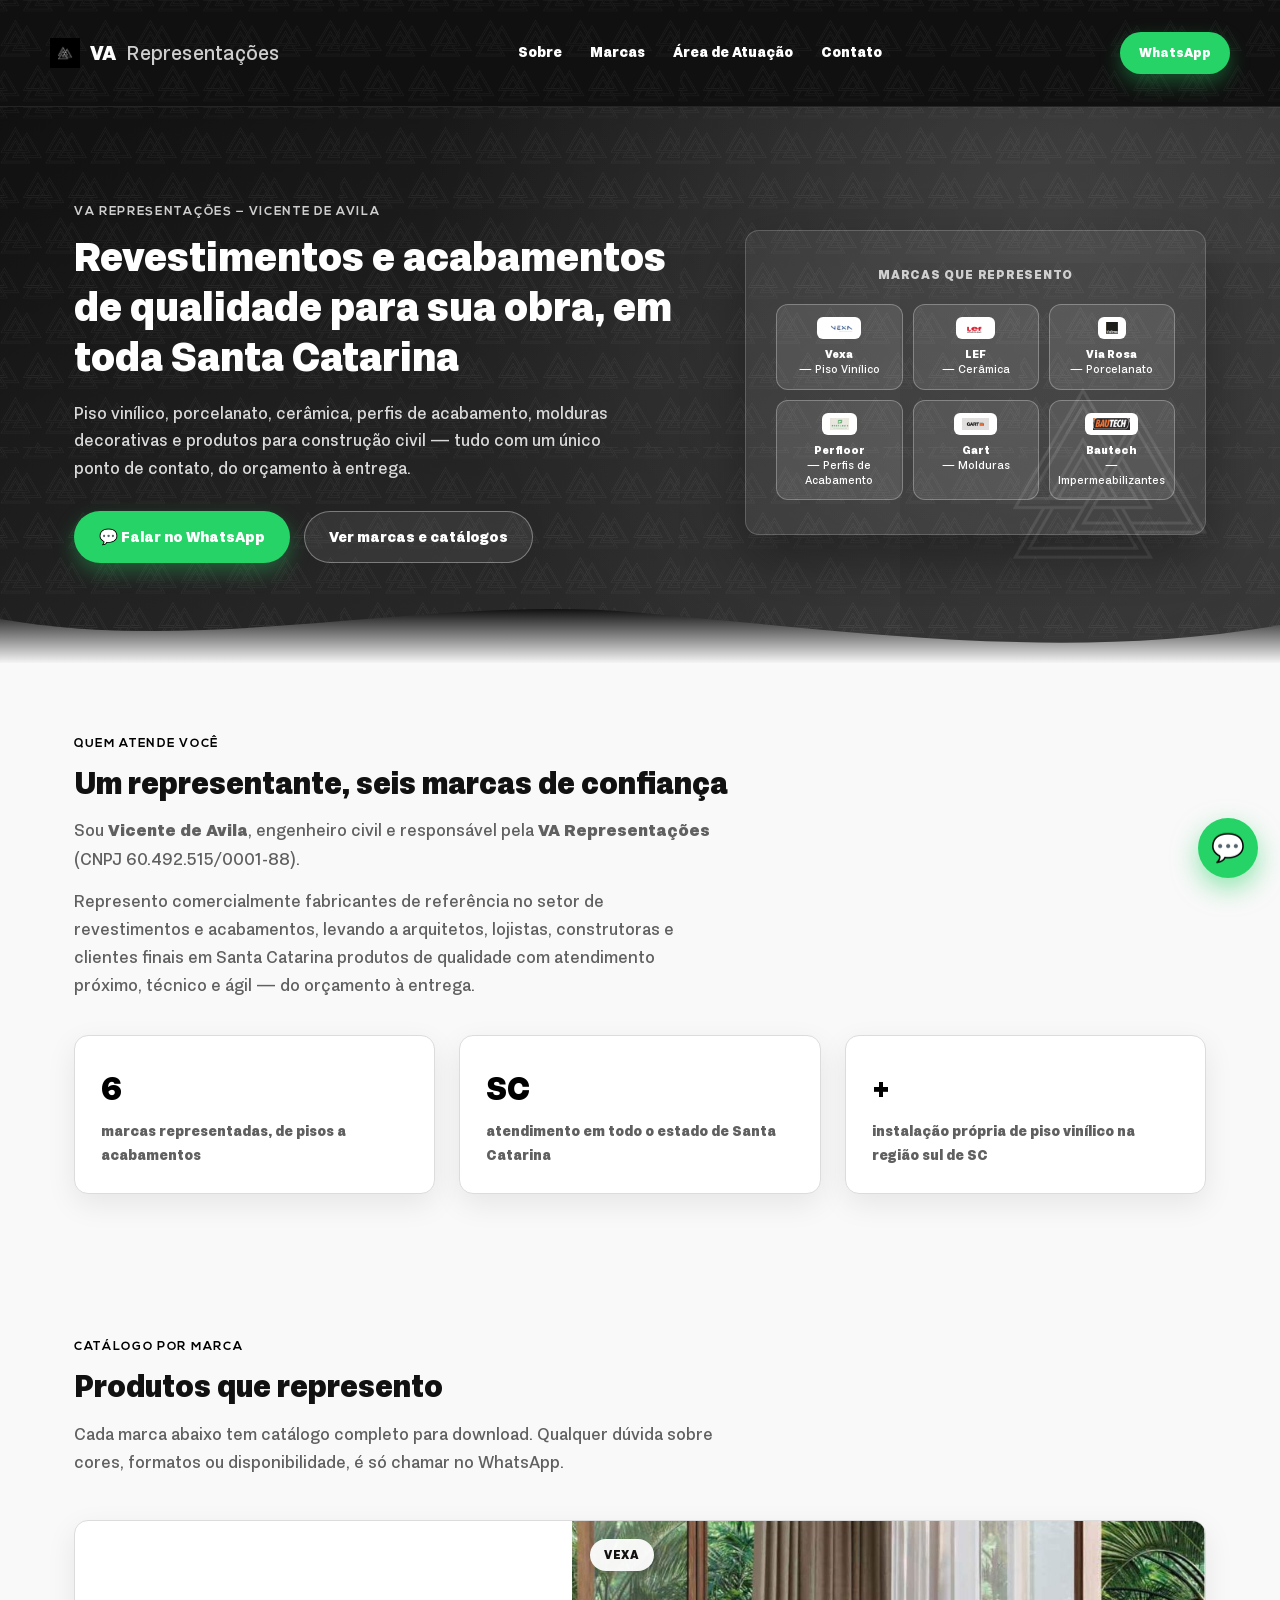
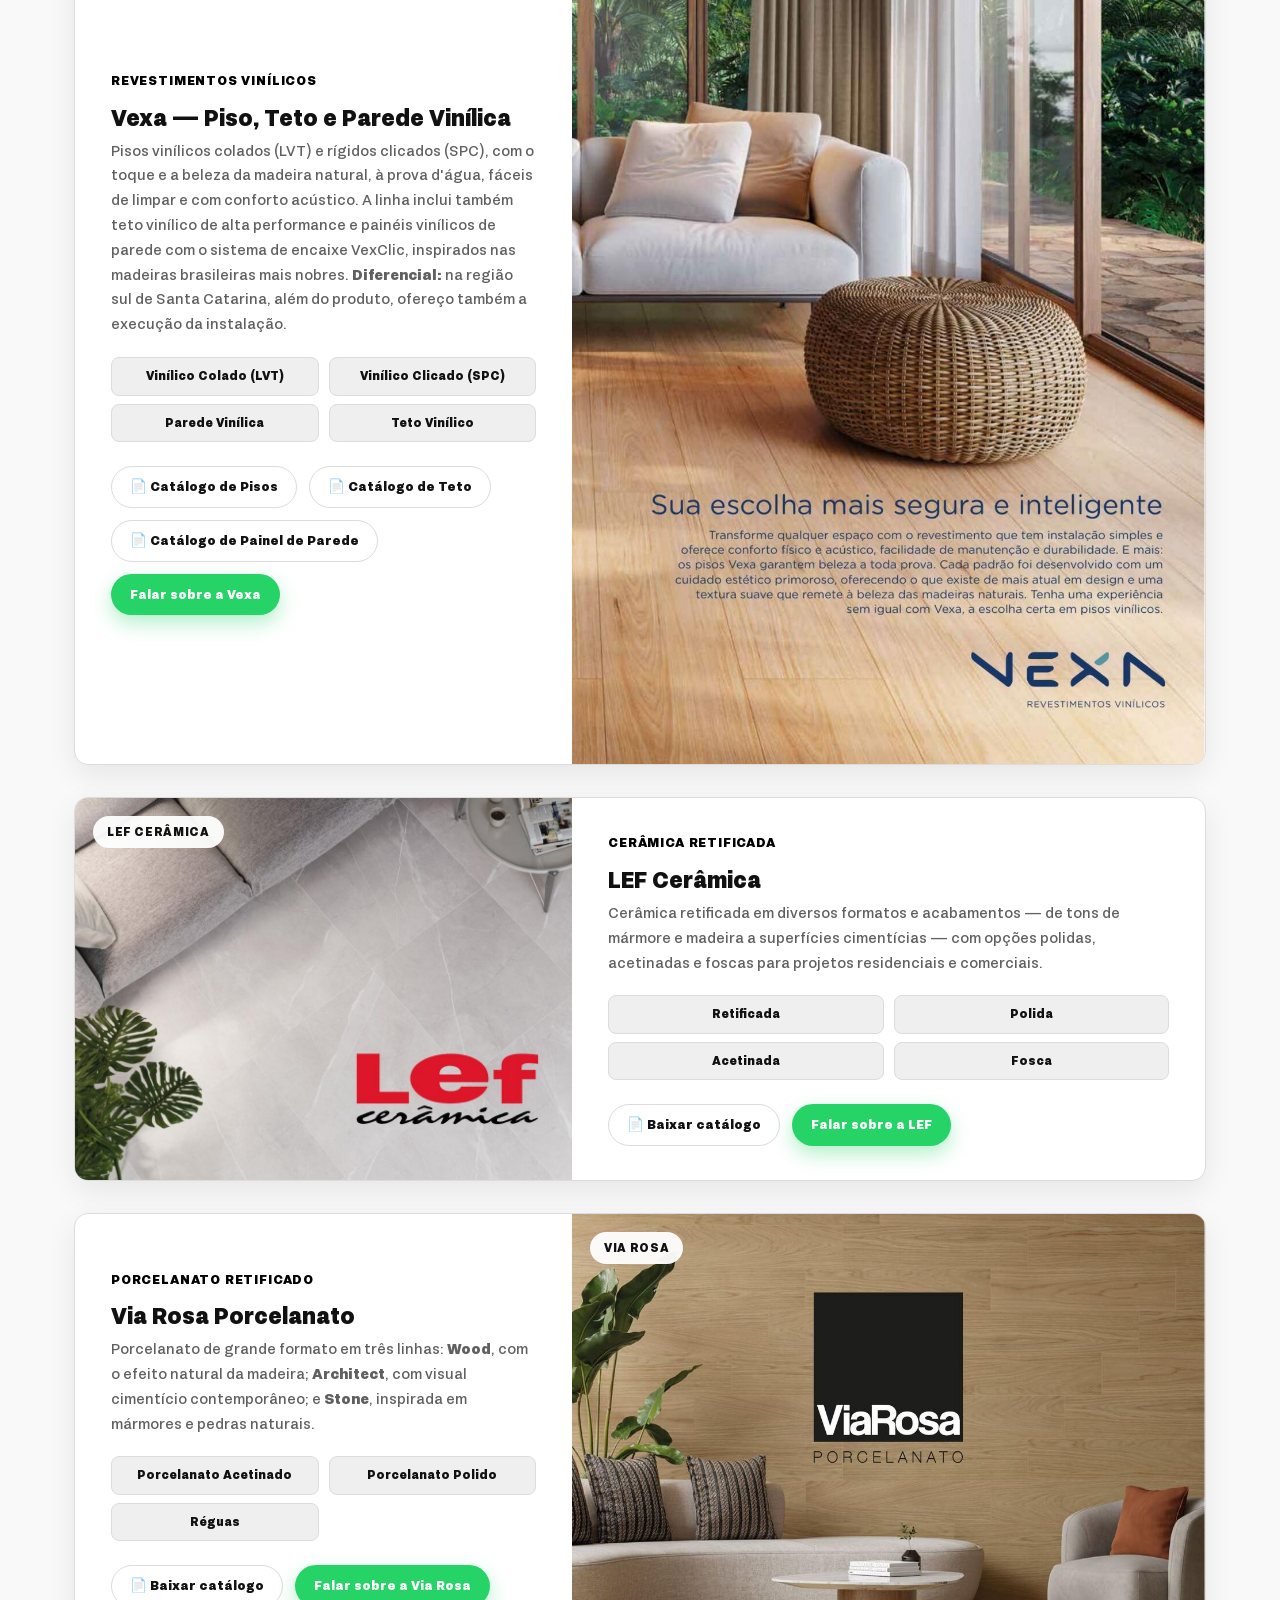
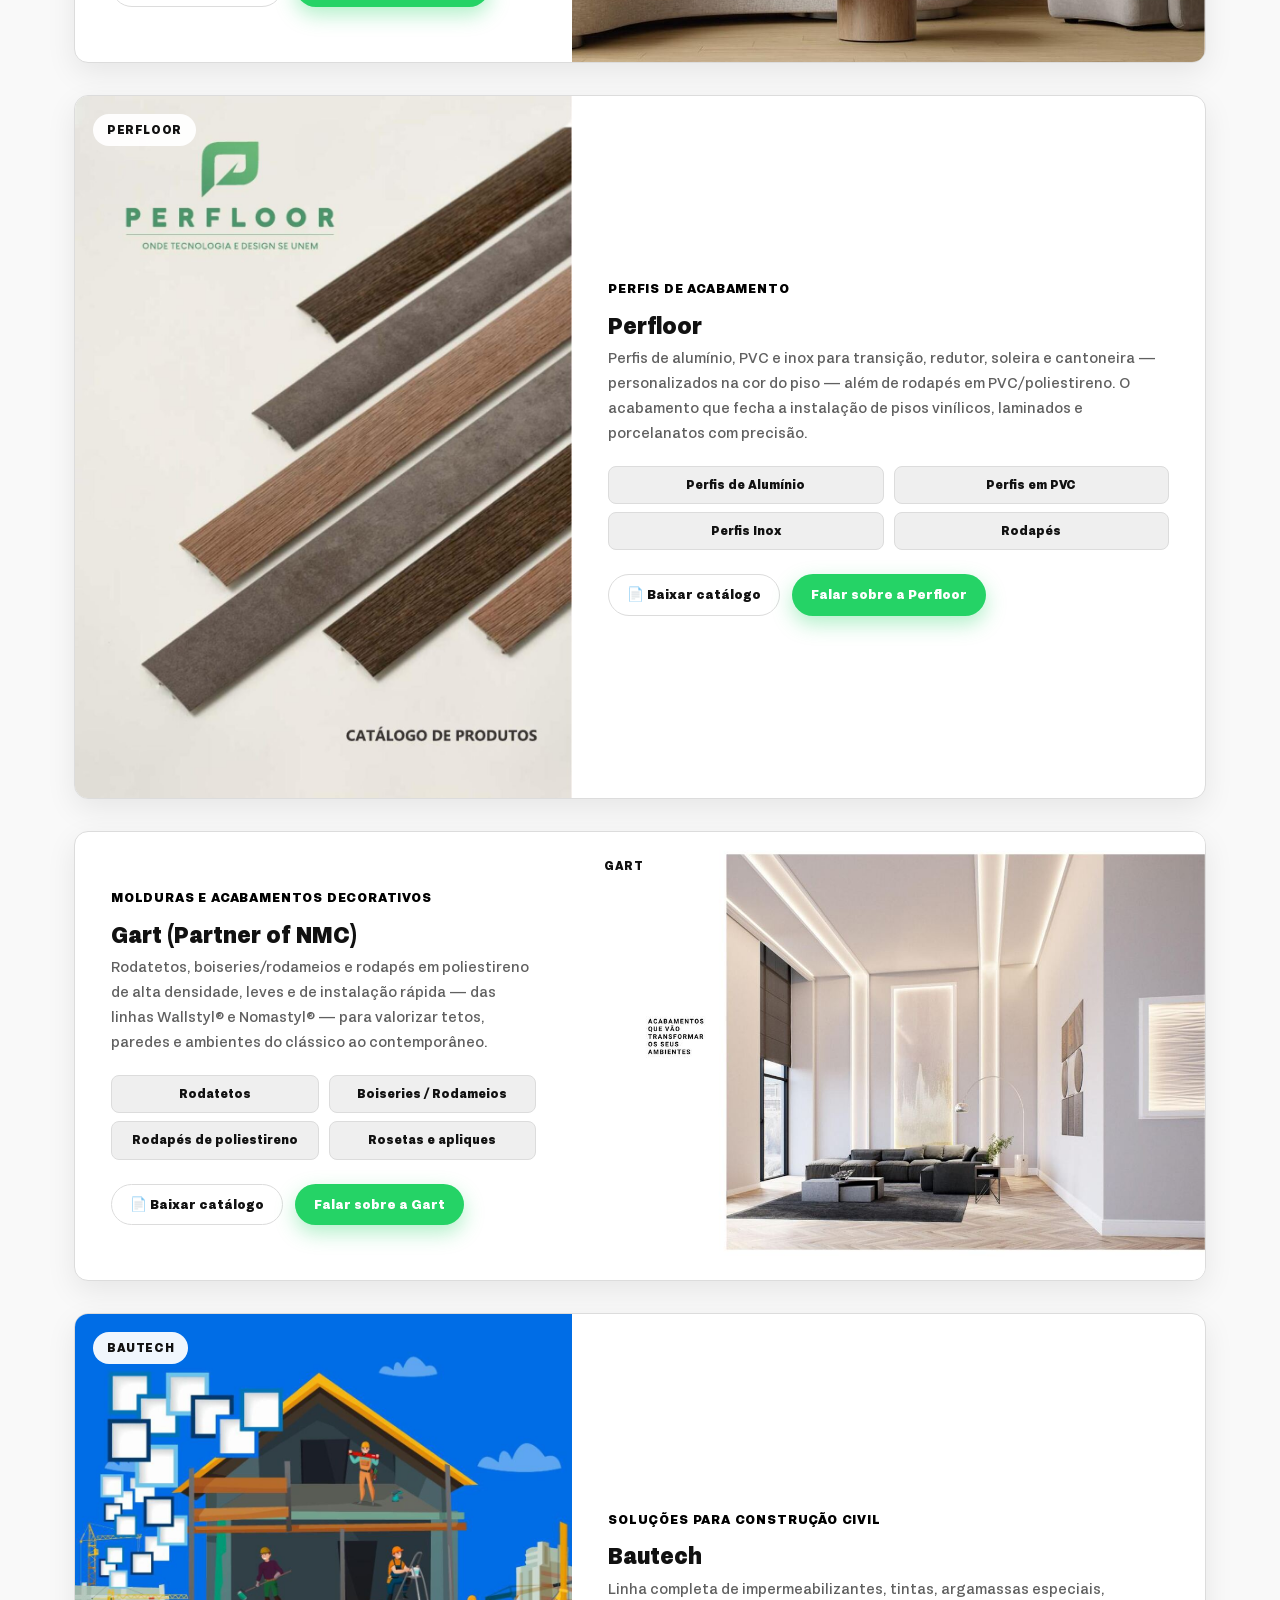
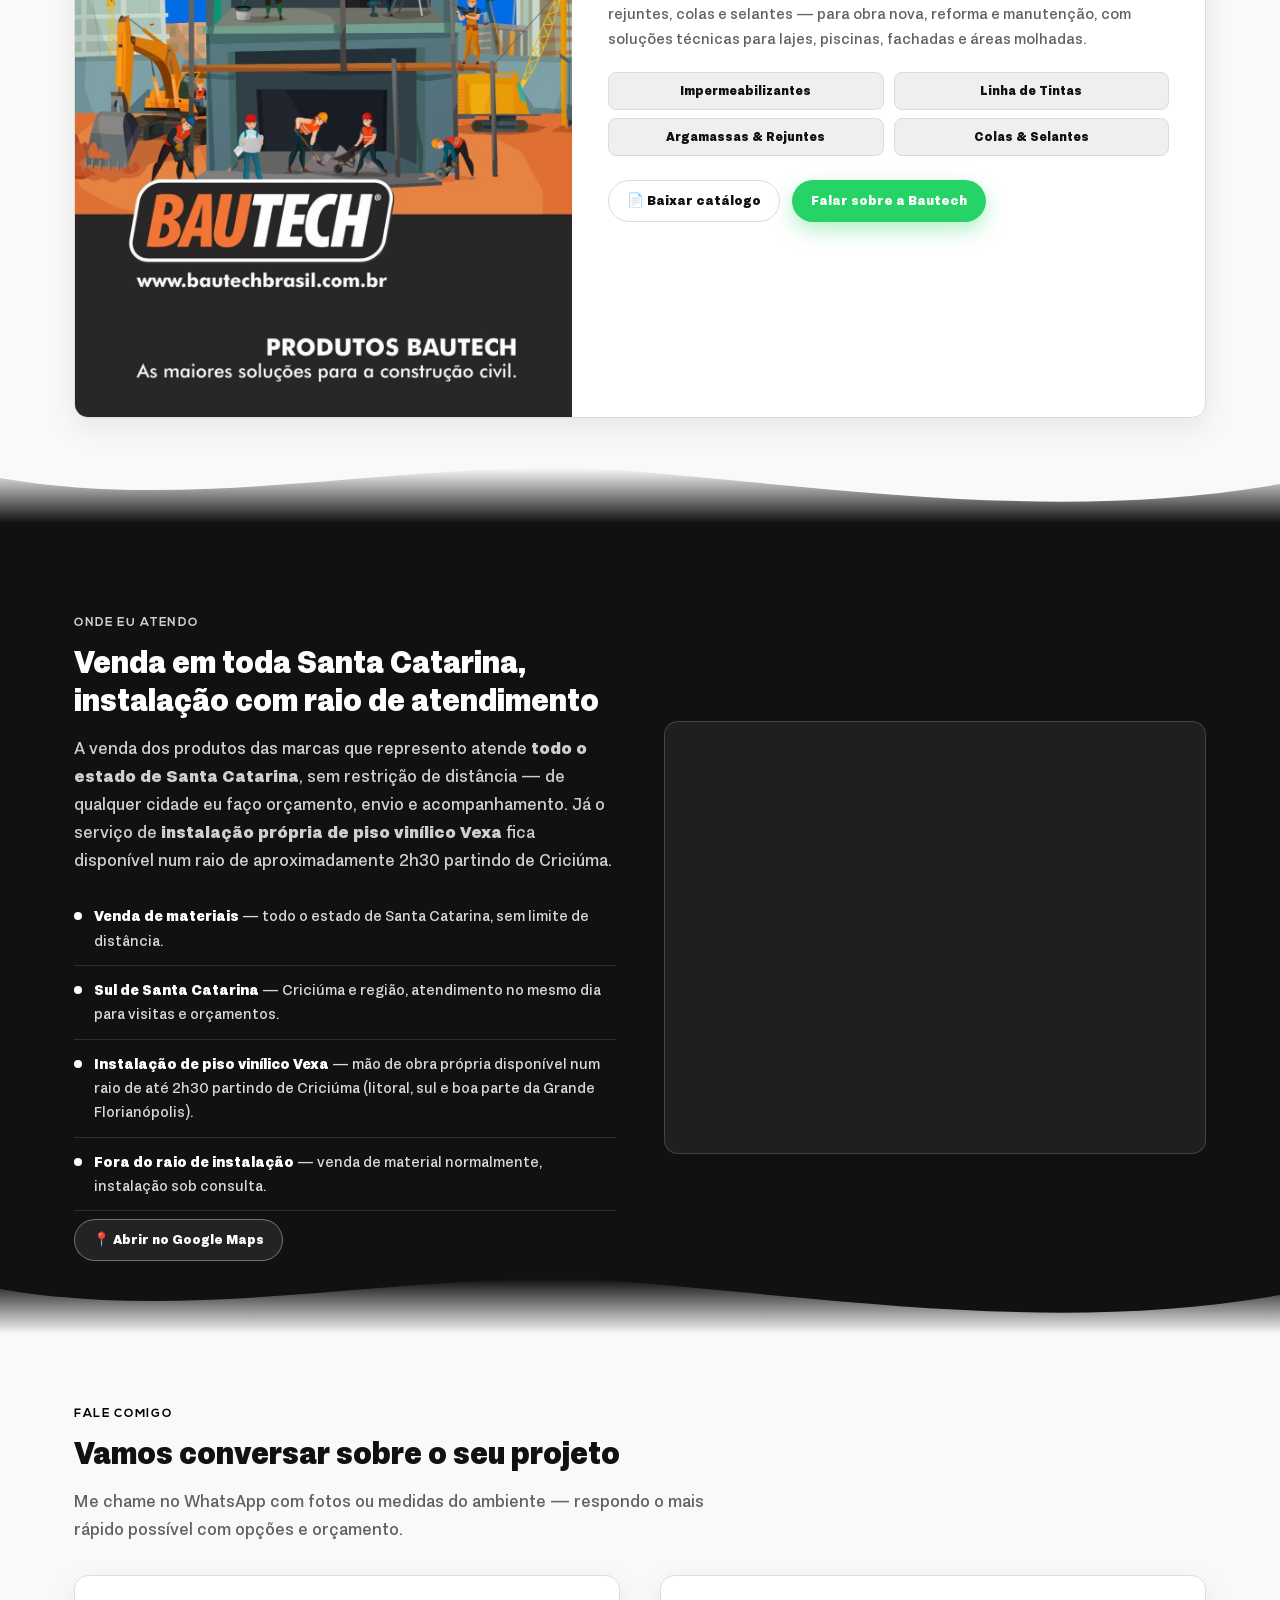
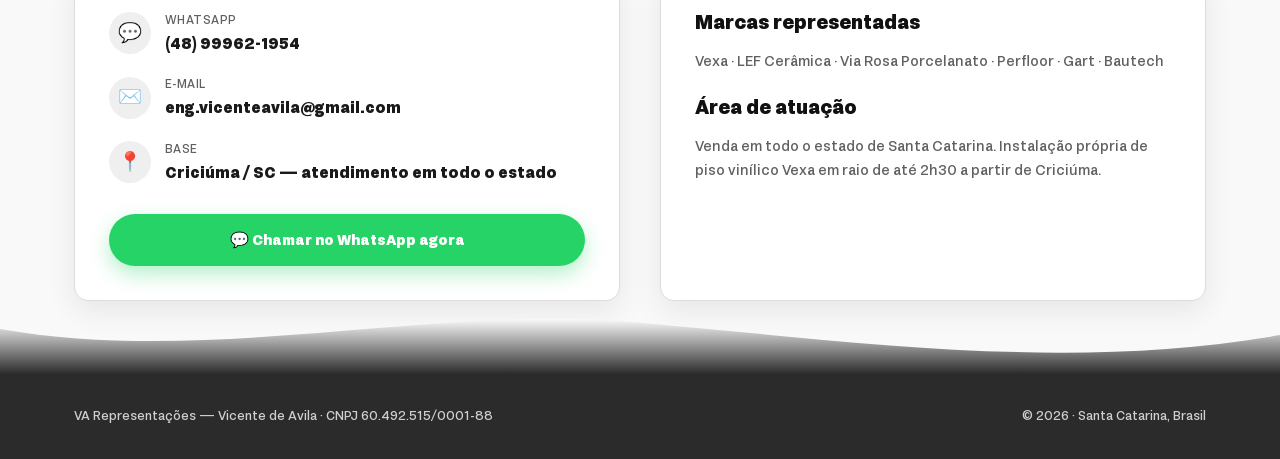
==== commit 28de6bdd: "Add files via upload" ====
--- a/index.html
+++ b/index.html
@@ -78,12 +78,12 @@
       <div class="hbm-card">
         <span class="hbm-label">Marcas que represento</span>
         <div class="hbm-balloons">
-          <a href="#marca-vexa" class="balloon"><b>Vexa</b> — Piso Vinílico</a>
-          <a href="#marca-lef" class="balloon"><b>LEF</b> — Cerâmica</a>
-          <a href="#marca-viarosa" class="balloon"><b>Via Rosa</b> — Porcelanato</a>
-          <a href="#marca-perfloor" class="balloon"><b>Perfloor</b> — Perfis de Acabamento</a>
-          <a href="#marca-gart" class="balloon"><b>Gart</b> — Molduras</a>
-          <a href="#marca-bautech" class="balloon"><b>Bautech</b> — Impermeabilizantes</a>
+          <a href="#marca-vexa" class="balloon"><img src="images/logos/vexa-logo.png" alt="Vexa"><span><b>Vexa</b> — Piso Vinílico</span></a>
+          <a href="#marca-lef" class="balloon"><img src="images/logos/lef-logo.png" alt="LEF"><span><b>LEF</b> — Cerâmica</span></a>
+          <a href="#marca-viarosa" class="balloon"><img src="images/logos/viarosa-logo.png" alt="Via Rosa"><span><b>Via Rosa</b> — Porcelanato</span></a>
+          <a href="#marca-perfloor" class="balloon"><img src="images/logos/perfloor-logo.png" alt="Perfloor"><span><b>Perfloor</b> — Perfis de Acabamento</span></a>
+          <a href="#marca-gart" class="balloon"><img src="images/logos/gart-logo.png" alt="Gart"><span><b>Gart</b> — Molduras</span></a>
+          <a href="#marca-bautech" class="balloon"><img src="images/logos/bautech-logo.png" alt="Bautech"><span><b>Bautech</b> — Impermeabilizantes</span></a>
         </div>
       </div>
     </div>
--- a/css/style.css
+++ b/css/style.css
@@ -217,15 +217,20 @@
   display:block; font-size:.8rem; font-weight:700; letter-spacing:.06em;
   text-transform:uppercase; color:#cfcfcf; margin-bottom:18px;
 }
-.hbm-balloons{display:flex; flex-wrap:wrap; gap:10px; justify-content:center;}
+.hbm-balloons{display:grid; grid-template-columns:repeat(3, 1fr); gap:10px;}
 .balloon{
-  display:inline-flex; align-items:center; gap:5px;
+  display:flex; flex-direction:column; align-items:center; justify-content:flex-start;
+  gap:8px; text-align:center;
   background:rgba(255,255,255,.1); border:1px solid rgba(255,255,255,.28);
-  color:#fff; font-size:.85rem; font-weight:500;
-  padding:9px 16px; border-radius:999px;
+  color:#fff; font-size:.72rem; font-weight:500; line-height:1.3;
+  padding:12px 8px; border-radius:12px;
   transition:transform .15s ease, background .15s ease;
 }
-.balloon b{font-weight:800;}
+.balloon img{
+  height:22px; width:auto; max-width:80%; object-fit:contain;
+  background:#fff; border-radius:6px; padding:5px 8px;
+}
+.balloon b{font-weight:800; display:block;}
 .balloon:hover{background:#fff; color:var(--navy); transform:translateY(-2px);}
 
 /* ---------- Hero icon watermark (large-format brand icon on the cover) ---------- */
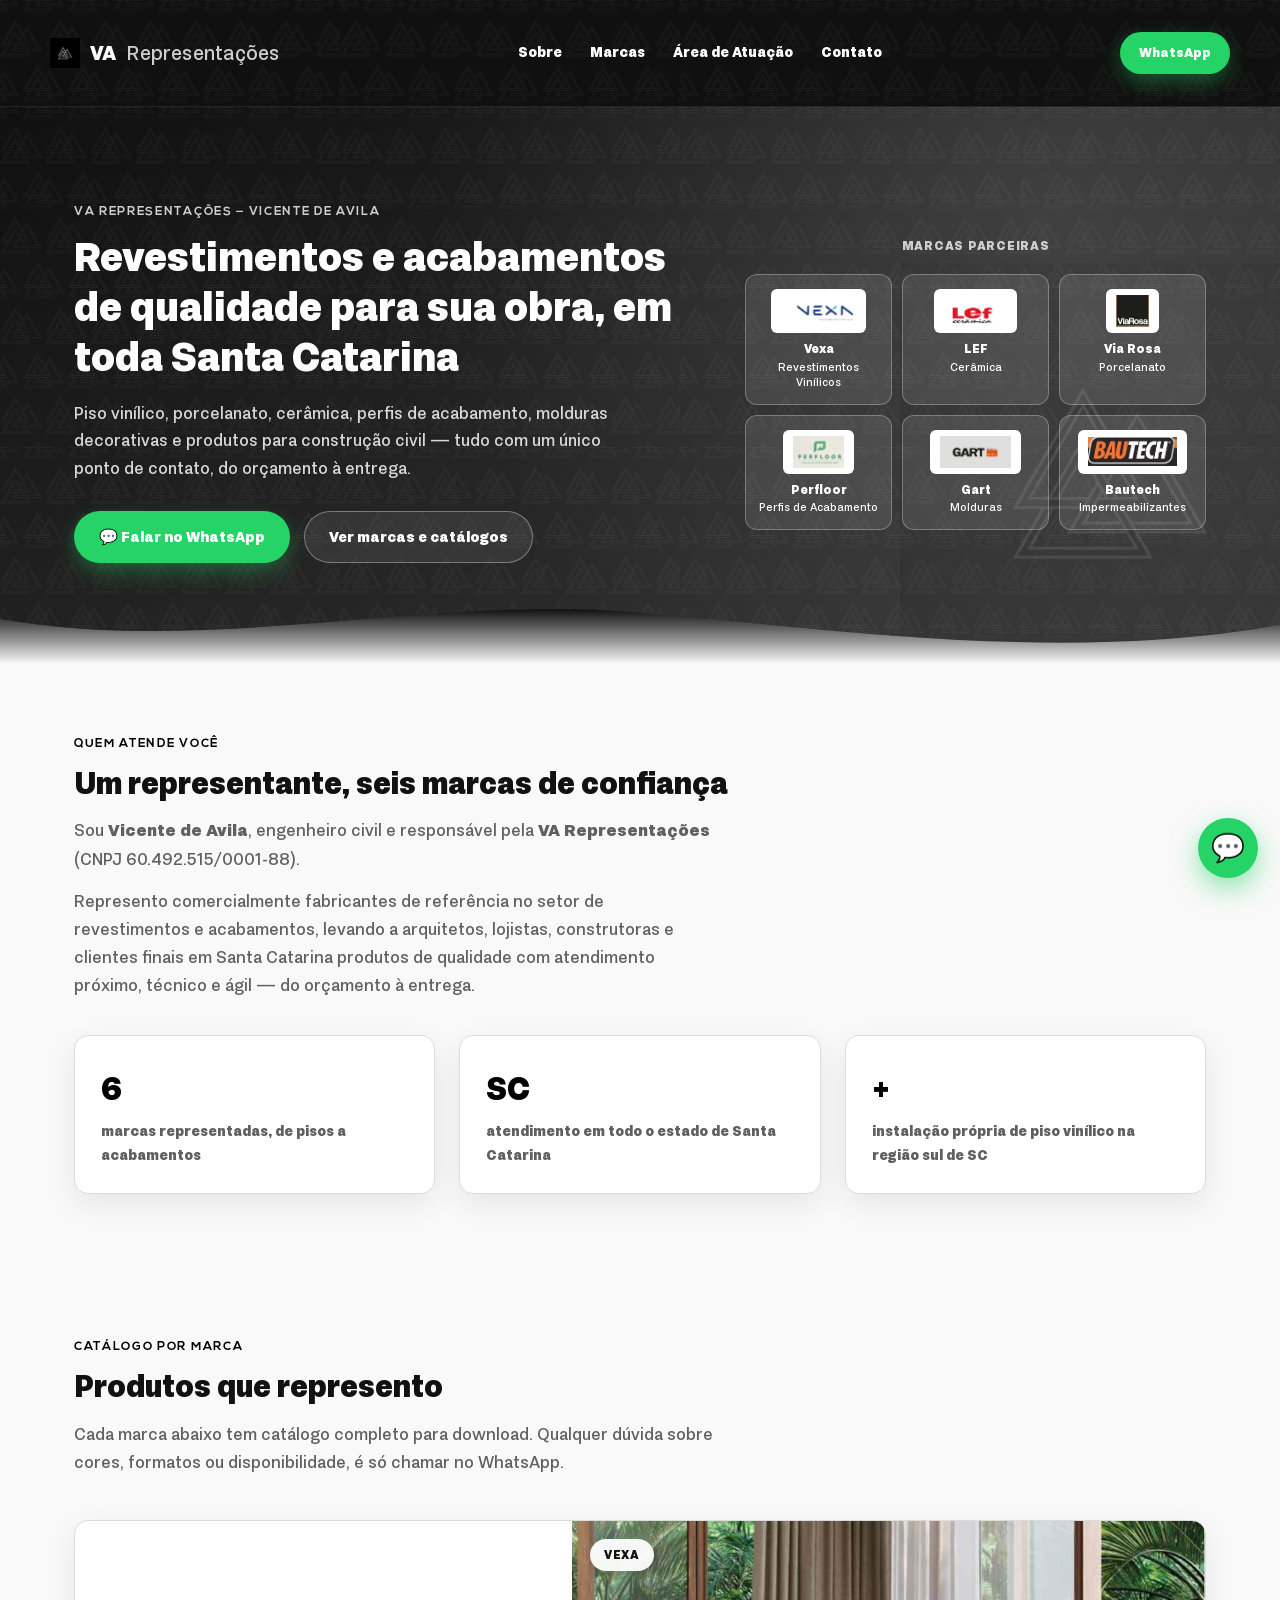
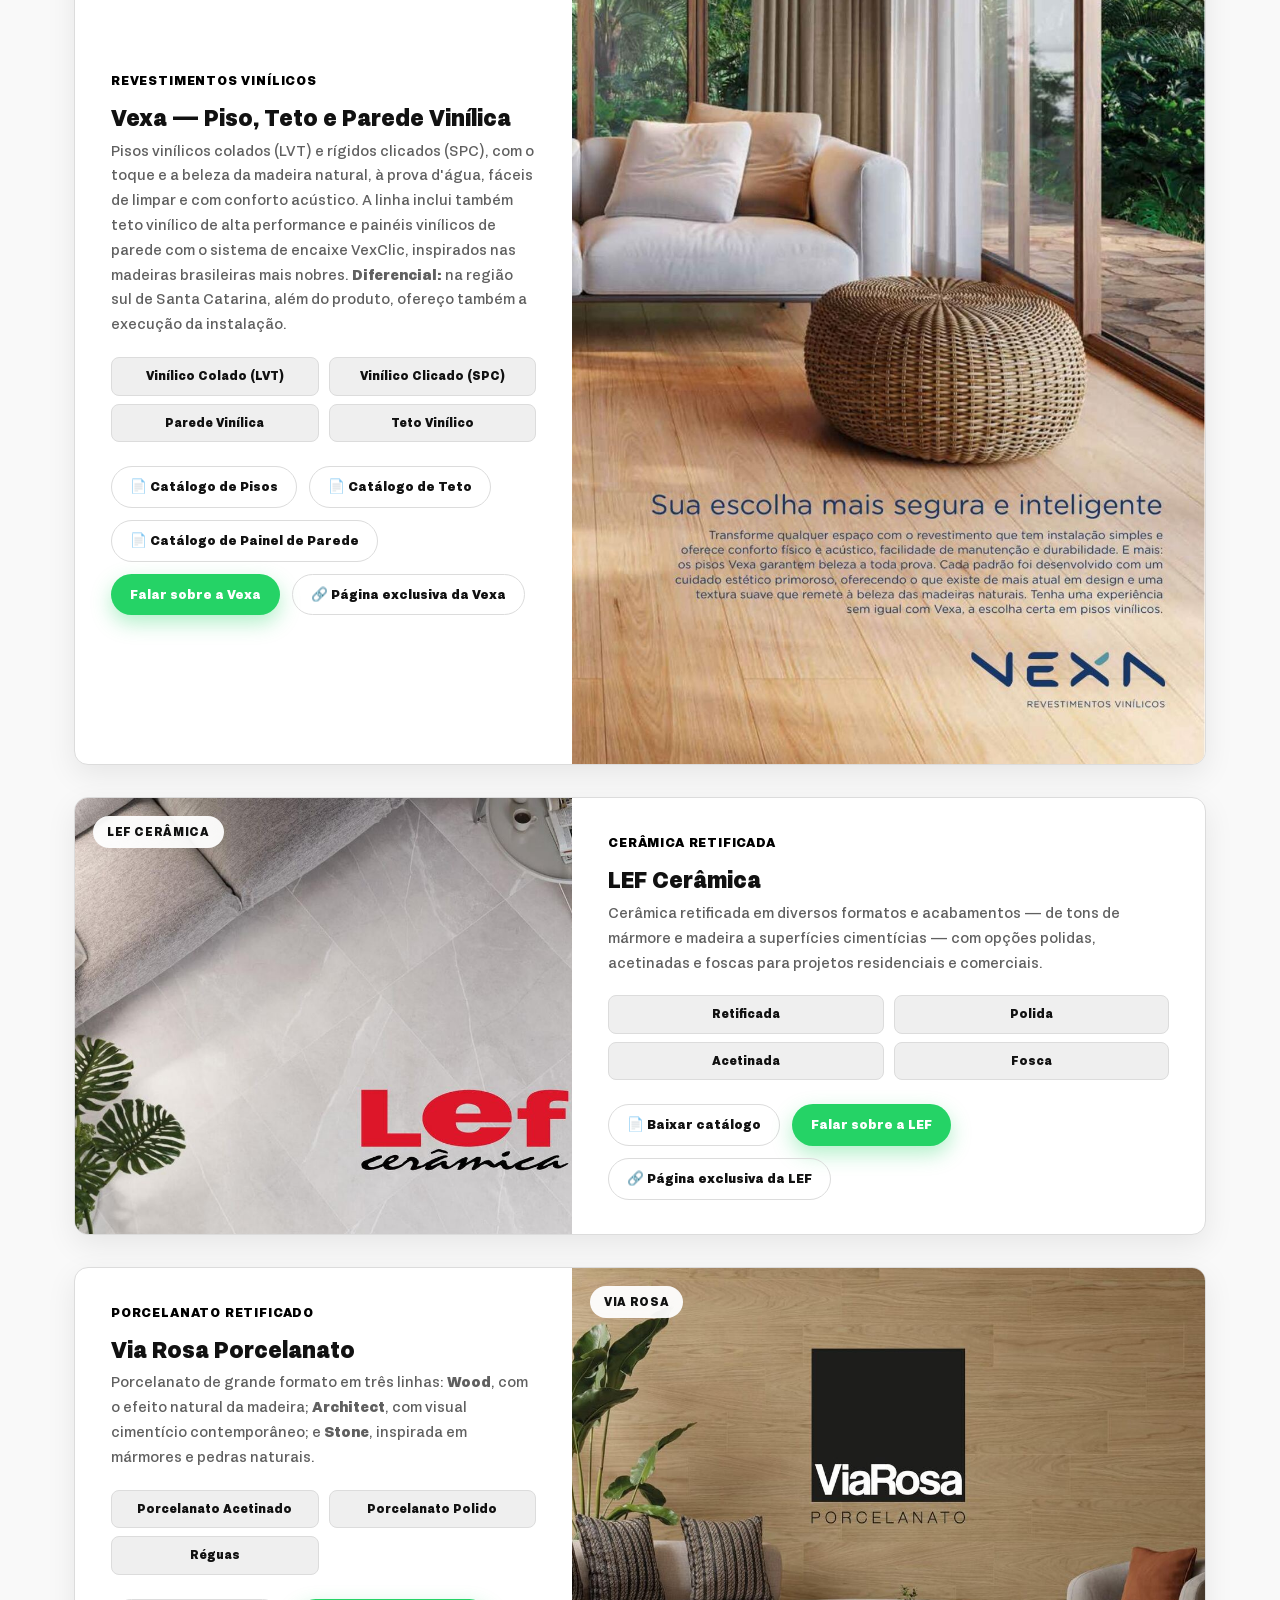
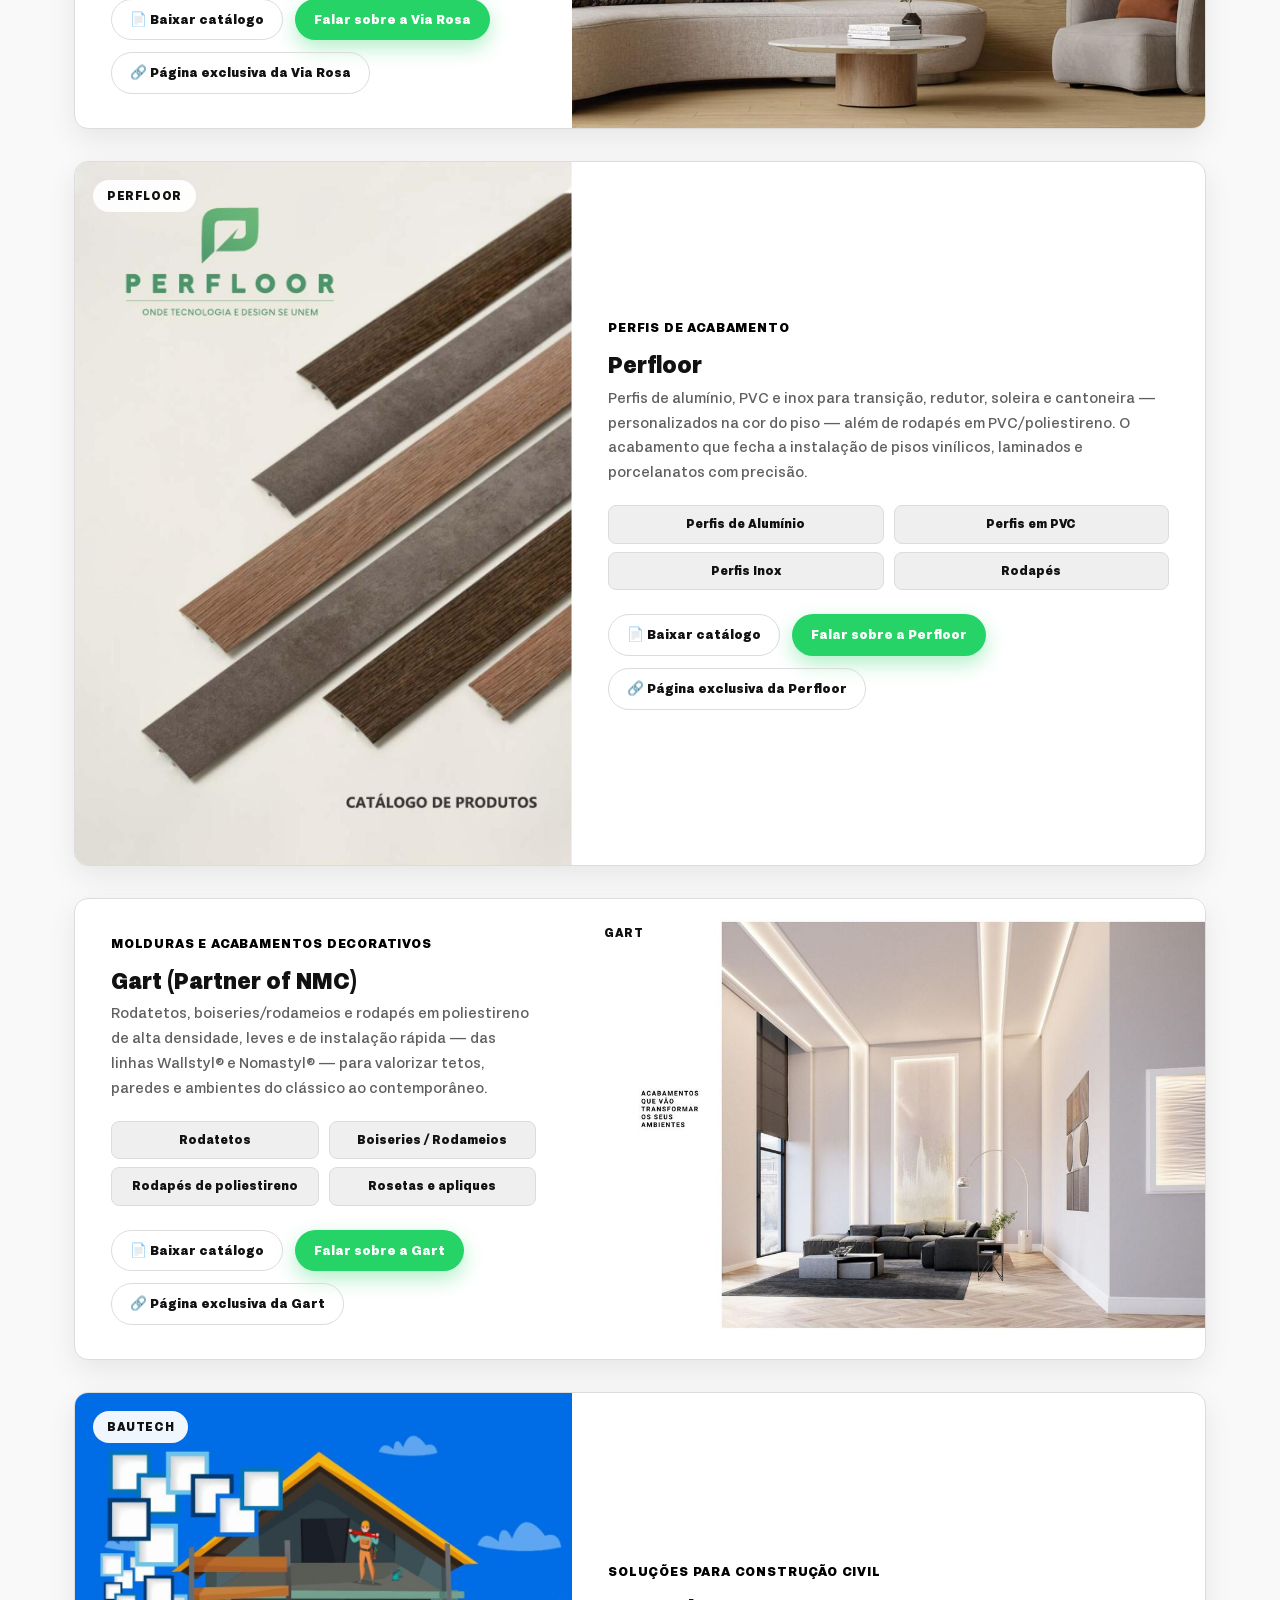
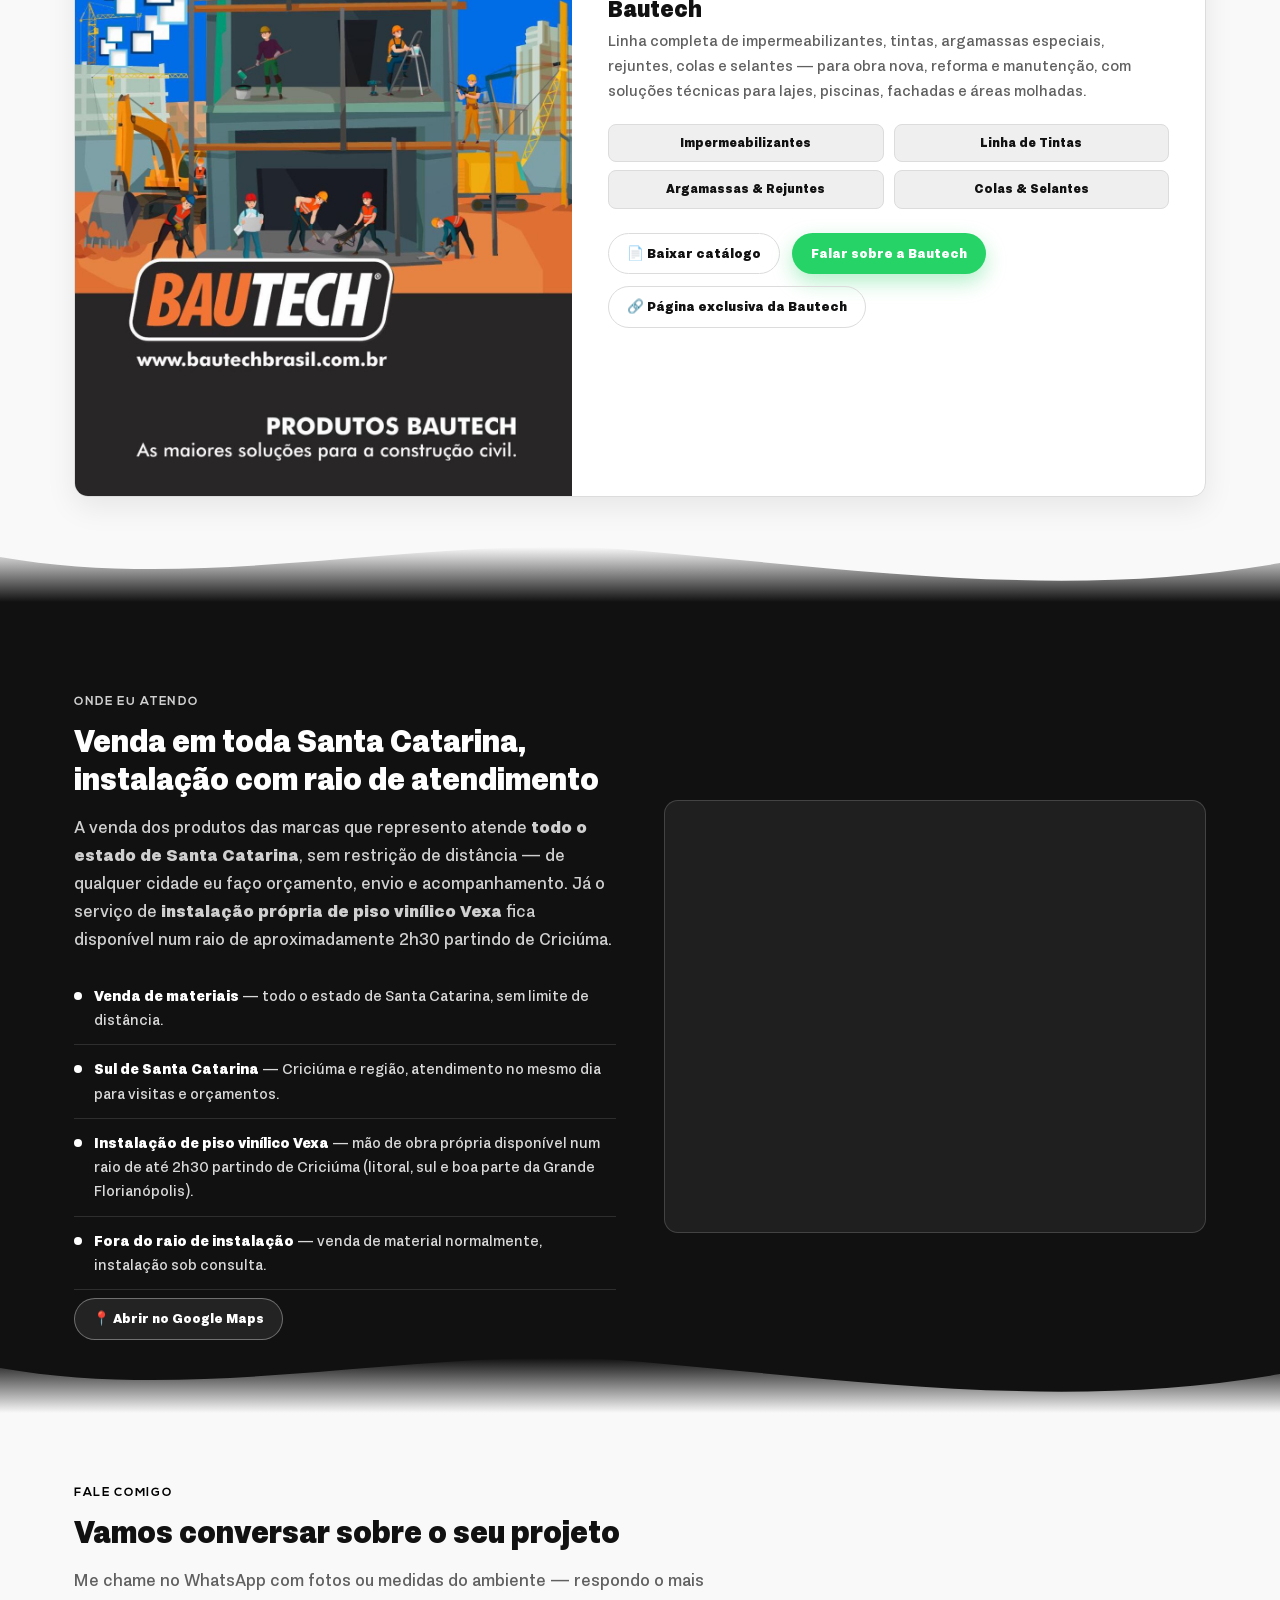
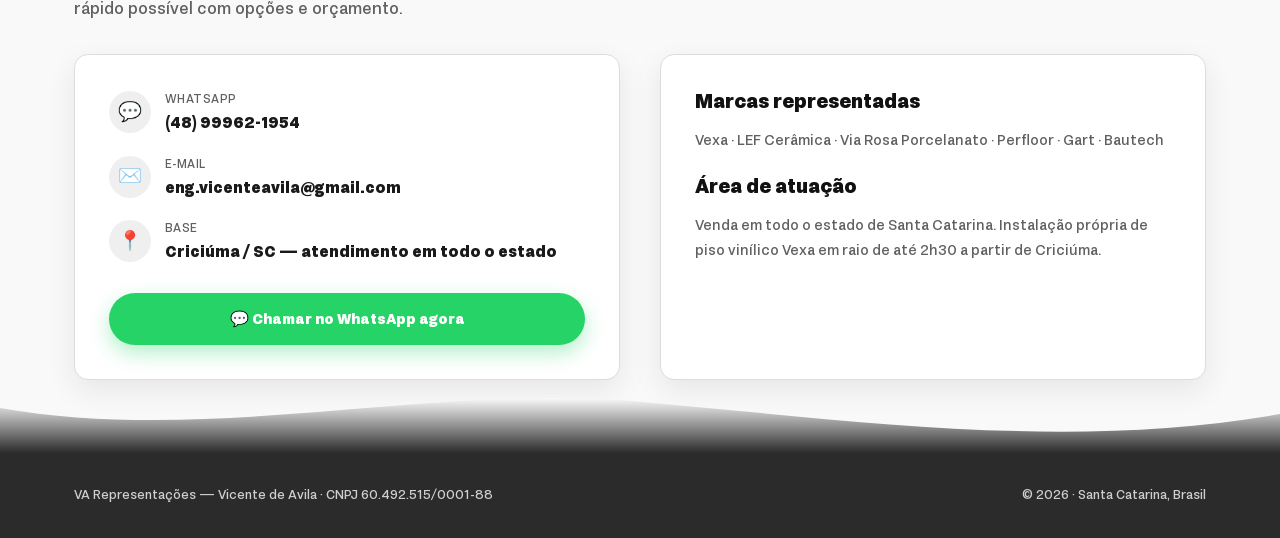
==== commit d3409e66: "Add files via upload" ====
--- a/index.html
+++ b/index.html
@@ -76,14 +76,14 @@
     </div>
     <div class="hero-brands-menu">
       <div class="hbm-card">
-        <span class="hbm-label">Marcas que represento</span>
+        <span class="hbm-label">Marcas parceiras</span>
         <div class="hbm-balloons">
-          <a href="#marca-vexa" class="balloon"><img src="images/logos/vexa-logo.png" alt="Vexa"><span><b>Vexa</b> — Piso Vinílico</span></a>
-          <a href="#marca-lef" class="balloon"><img src="images/logos/lef-logo.png" alt="LEF"><span><b>LEF</b> — Cerâmica</span></a>
-          <a href="#marca-viarosa" class="balloon"><img src="images/logos/viarosa-logo.png" alt="Via Rosa"><span><b>Via Rosa</b> — Porcelanato</span></a>
-          <a href="#marca-perfloor" class="balloon"><img src="images/logos/perfloor-logo.png" alt="Perfloor"><span><b>Perfloor</b> — Perfis de Acabamento</span></a>
-          <a href="#marca-gart" class="balloon"><img src="images/logos/gart-logo.png" alt="Gart"><span><b>Gart</b> — Molduras</span></a>
-          <a href="#marca-bautech" class="balloon"><img src="images/logos/bautech-logo.png" alt="Bautech"><span><b>Bautech</b> — Impermeabilizantes</span></a>
+          <a href="#marca-vexa" class="balloon"><img src="images/logos/vexa-logo.png" alt="Vexa"><span><b>Vexa</b>Revestimentos Vinílicos</span></a>
+          <a href="#marca-lef" class="balloon"><img src="images/logos/lef-logo.png" alt="LEF"><span><b>LEF</b>Cerâmica</span></a>
+          <a href="#marca-viarosa" class="balloon"><img src="images/logos/viarosa-logo.png" alt="Via Rosa"><span><b>Via Rosa</b>Porcelanato</span></a>
+          <a href="#marca-perfloor" class="balloon"><img src="images/logos/perfloor-logo.png" alt="Perfloor"><span><b>Perfloor</b>Perfis de Acabamento</span></a>
+          <a href="#marca-gart" class="balloon"><img src="images/logos/gart-logo.png" alt="Gart"><span><b>Gart</b>Molduras</span></a>
+          <a href="#marca-bautech" class="balloon"><img src="images/logos/bautech-logo.png" alt="Bautech"><span><b>Bautech</b>Impermeabilizantes</span></a>
         </div>
       </div>
     </div>
@@ -155,6 +155,7 @@
           <a class="btn btn-outline btn-sm" href="catalogs/vexa-catalogo-painel-parede.pdf" target="_blank">📄 Catálogo de Painel de Parede</a>
           <a class="btn btn-whatsapp btn-sm" target="_blank" rel="noopener"
              href="https://wa.me/5548999621954?text=Ol%C3%A1%2C%20Vicente!%20Tenho%20interesse%20nos%20pisos%20vin%C3%ADlicos%20Vexa.">Falar sobre a Vexa</a>
+          <a class="btn btn-outline btn-sm" href="marcas/vexa.html">🔗 Página exclusiva da Vexa</a>
         </div>
       </div>
     </article>
@@ -179,6 +180,7 @@
           <a class="btn btn-outline btn-sm" href="catalogs/lef-catalogo.pdf" target="_blank">📄 Baixar catálogo</a>
           <a class="btn btn-whatsapp btn-sm" target="_blank" rel="noopener"
              href="https://wa.me/5548999621954?text=Ol%C3%A1%2C%20Vicente!%20Tenho%20interesse%20na%20cer%C3%A2mica%20LEF.">Falar sobre a LEF</a>
+          <a class="btn btn-outline btn-sm" href="marcas/lef.html">🔗 Página exclusiva da LEF</a>
         </div>
       </div>
     </article>
@@ -202,6 +204,7 @@
           <a class="btn btn-outline btn-sm" href="catalogs/via-rosa-catalogo.pdf" target="_blank">📄 Baixar catálogo</a>
           <a class="btn btn-whatsapp btn-sm" target="_blank" rel="noopener"
              href="https://wa.me/5548999621954?text=Ol%C3%A1%2C%20Vicente!%20Tenho%20interesse%20no%20porcelanato%20Via%20Rosa.">Falar sobre a Via Rosa</a>
+          <a class="btn btn-outline btn-sm" href="marcas/viarosa.html">🔗 Página exclusiva da Via Rosa</a>
         </div>
       </div>
     </article>
@@ -226,6 +229,7 @@
           <a class="btn btn-outline btn-sm" href="catalogs/perfloor-catalogo.pdf" target="_blank">📄 Baixar catálogo</a>
           <a class="btn btn-whatsapp btn-sm" target="_blank" rel="noopener"
              href="https://wa.me/5548999621954?text=Ol%C3%A1%2C%20Vicente!%20Tenho%20interesse%20nos%20perfis%20Perfloor.">Falar sobre a Perfloor</a>
+          <a class="btn btn-outline btn-sm" href="marcas/perfloor.html">🔗 Página exclusiva da Perfloor</a>
         </div>
       </div>
     </article>
@@ -250,6 +254,7 @@
           <a class="btn btn-outline btn-sm" href="catalogs/gart-catalogo.pdf" target="_blank">📄 Baixar catálogo</a>
           <a class="btn btn-whatsapp btn-sm" target="_blank" rel="noopener"
              href="https://wa.me/5548999621954?text=Ol%C3%A1%2C%20Vicente!%20Tenho%20interesse%20nos%20acabamentos%20Gart.">Falar sobre a Gart</a>
+          <a class="btn btn-outline btn-sm" href="marcas/gart.html">🔗 Página exclusiva da Gart</a>
         </div>
       </div>
     </article>
@@ -274,6 +279,7 @@
           <a class="btn btn-outline btn-sm" href="catalogs/bautech-catalogo.pdf" target="_blank">📄 Baixar catálogo</a>
           <a class="btn btn-whatsapp btn-sm" target="_blank" rel="noopener"
              href="https://wa.me/5548999621954?text=Ol%C3%A1%2C%20Vicente!%20Tenho%20interesse%20nos%20produtos%20Bautech.">Falar sobre a Bautech</a>
+          <a class="btn btn-outline btn-sm" href="marcas/bautech.html">🔗 Página exclusiva da Bautech</a>
         </div>
       </div>
     </article>
--- a/css/style.css
+++ b/css/style.css
@@ -206,12 +206,7 @@
 .hero-brands-menu{display:flex; align-items:center; justify-content:center; position:relative; z-index:2;}
 .hbm-card{
   width:100%;
-  background:rgba(255,255,255,.06);
-  border:1px solid rgba(255,255,255,.18);
-  border-radius:var(--radius);
-  padding:34px 30px;
   text-align:center;
-  box-shadow:0 25px 60px rgba(0,0,0,.35);
 }
 .hbm-label{
   display:block; font-size:.8rem; font-weight:700; letter-spacing:.06em;
@@ -223,20 +218,59 @@
   gap:8px; text-align:center;
   background:rgba(255,255,255,.1); border:1px solid rgba(255,255,255,.28);
   color:#fff; font-size:.72rem; font-weight:500; line-height:1.3;
-  padding:12px 8px; border-radius:12px;
+  padding:14px 8px; border-radius:12px;
   transition:transform .15s ease, background .15s ease;
 }
 .balloon img{
-  height:22px; width:auto; max-width:80%; object-fit:contain;
-  background:#fff; border-radius:6px; padding:5px 8px;
-}
-.balloon b{font-weight:800; display:block;}
+  height:44px; width:auto; max-width:85%; object-fit:contain;
+  background:#fff; border-radius:6px; padding:6px 10px;
+}
+.balloon b{font-weight:800; display:block; font-size:.8rem; margin-bottom:2px;}
 .balloon:hover{background:#fff; color:var(--navy); transform:translateY(-2px);}
 
 /* ---------- Hero icon watermark (large-format brand icon on the cover) ---------- */
 .hero-icon-watermark{
   position:absolute; right:-40px; bottom:-20px; z-index:0;
   width:420px; max-width:45%; height:auto; opacity:.08; pointer-events:none;
+}
+
+/* ---------- Standalone brand pages (linkable per brand for WhatsApp catalog) ---------- */
+.brand-hero{
+  background:var(--navy); color:#fff; padding:56px 0; position:relative; overflow:hidden;
+}
+.brand-hero::before{
+  content:"";
+  position:absolute; inset:0;
+  background-image:url("../images/identity/pattern-white.png");
+  background-size:340px; background-repeat:repeat;
+  opacity:.05; pointer-events:none;
+}
+.brand-hero-inner{position:relative; z-index:1; display:flex; align-items:center; gap:22px; flex-wrap:wrap;}
+.brand-hero .logo{
+  height:64px; width:auto; max-width:220px; object-fit:contain;
+  background:#fff; border-radius:12px; padding:12px 18px; box-shadow:0 15px 35px rgba(0,0,0,.3);
+}
+.brand-hero h1{color:#fff; margin:6px 0 4px; font-size:1.9rem;}
+.brand-hero .sub{color:#cfcfcf; font-size:.95rem; font-weight:600;}
+.marca-standalone{padding-top:36px;}
+.back-link{
+  display:inline-block; margin-bottom:18px; font-size:.9rem; font-weight:600; color:var(--muted);
+}
+.back-link:hover{color:var(--accent);}
+.other-brands{background:var(--paper-2);}
+.other-brands h3{font-size:1.05rem; margin-bottom:18px;}
+.other-brands-grid{display:grid; grid-template-columns:repeat(5, 1fr); gap:10px;}
+.other-brands-grid a{
+  display:flex; flex-direction:column; align-items:center; gap:8px;
+  background:#fff; border:1px solid var(--line); border-radius:10px; padding:14px 8px;
+  font-size:.78rem; font-weight:700; color:var(--navy); text-align:center;
+  transition:transform .15s ease, box-shadow .15s ease;
+}
+.other-brands-grid a:hover{transform:translateY(-3px); box-shadow:var(--shadow);}
+.other-brands-grid img{height:26px; width:auto; max-width:80%; object-fit:contain;}
+@media (max-width: 700px){
+  .other-brands-grid{grid-template-columns:repeat(2, 1fr);}
+  .brand-hero h1{font-size:1.5rem;}
 }
 
 /* ---------- Wave dividers (fluid section transitions) ---------- */
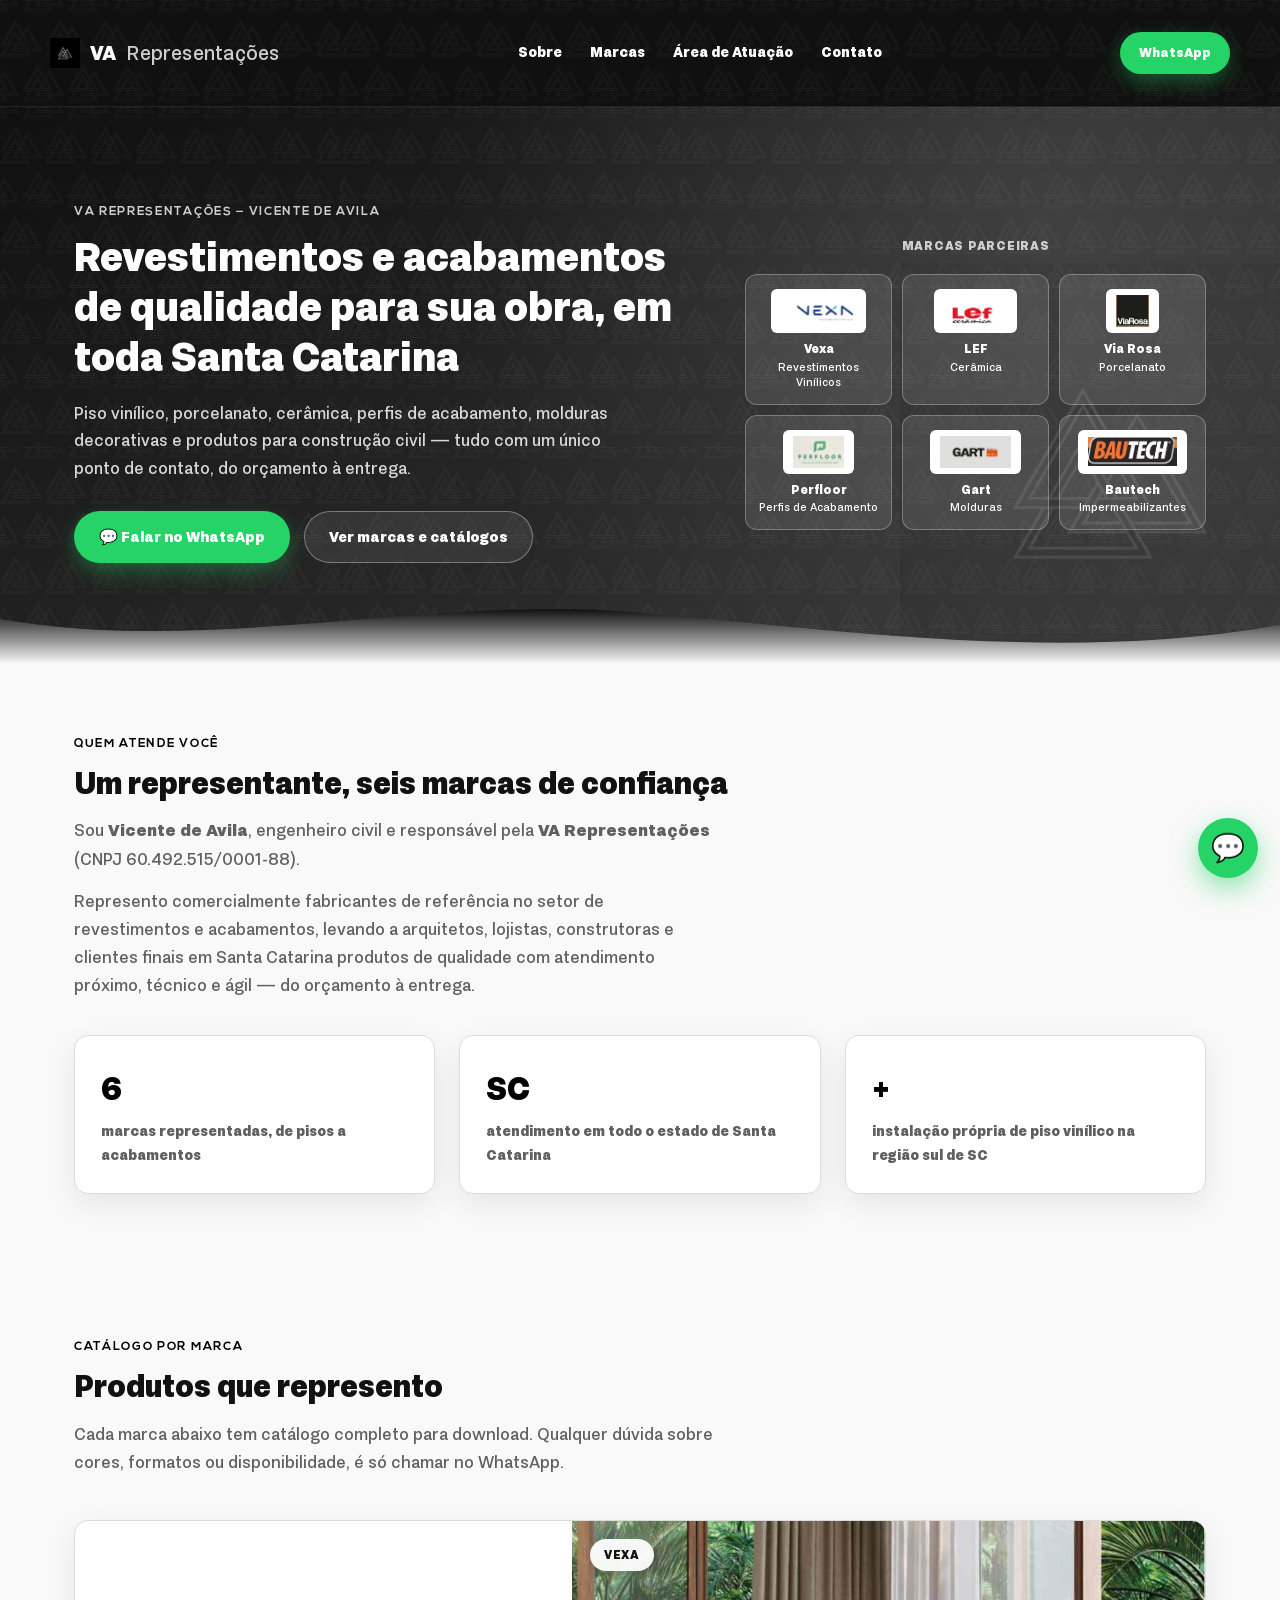
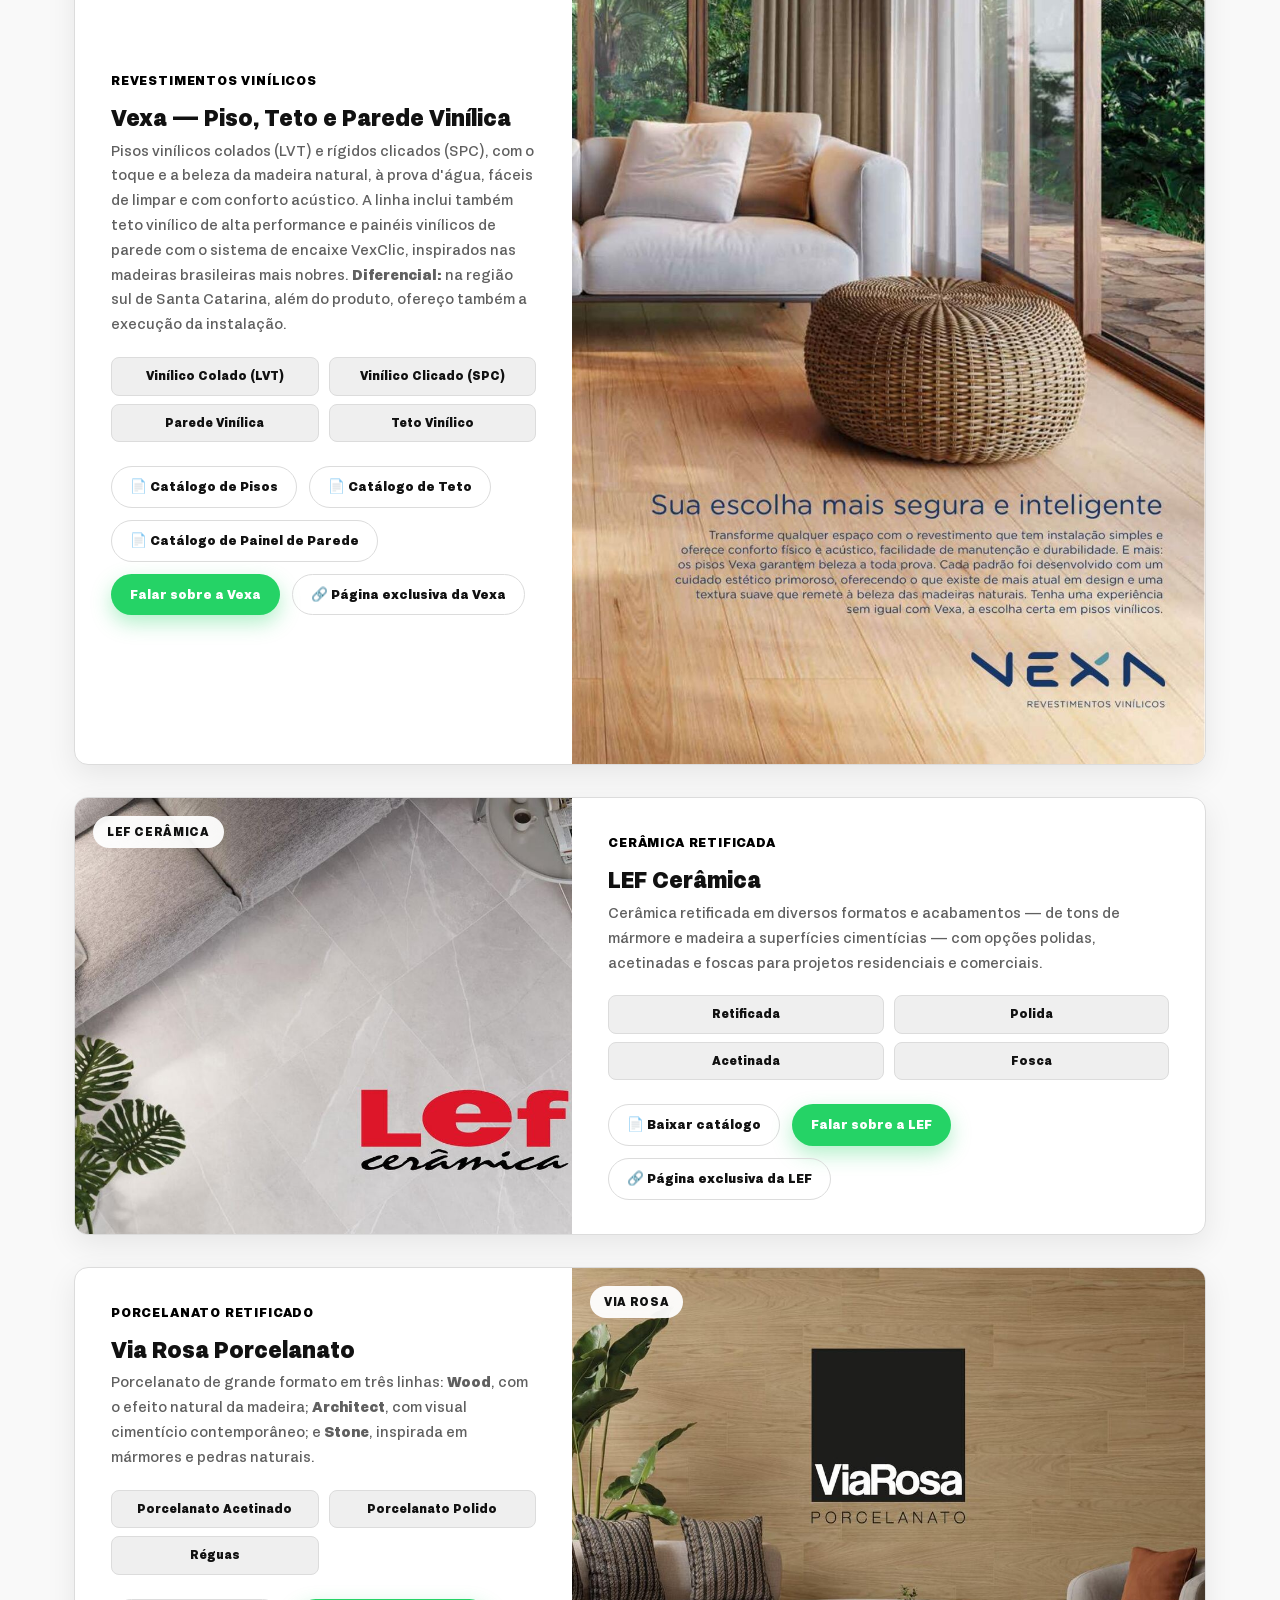
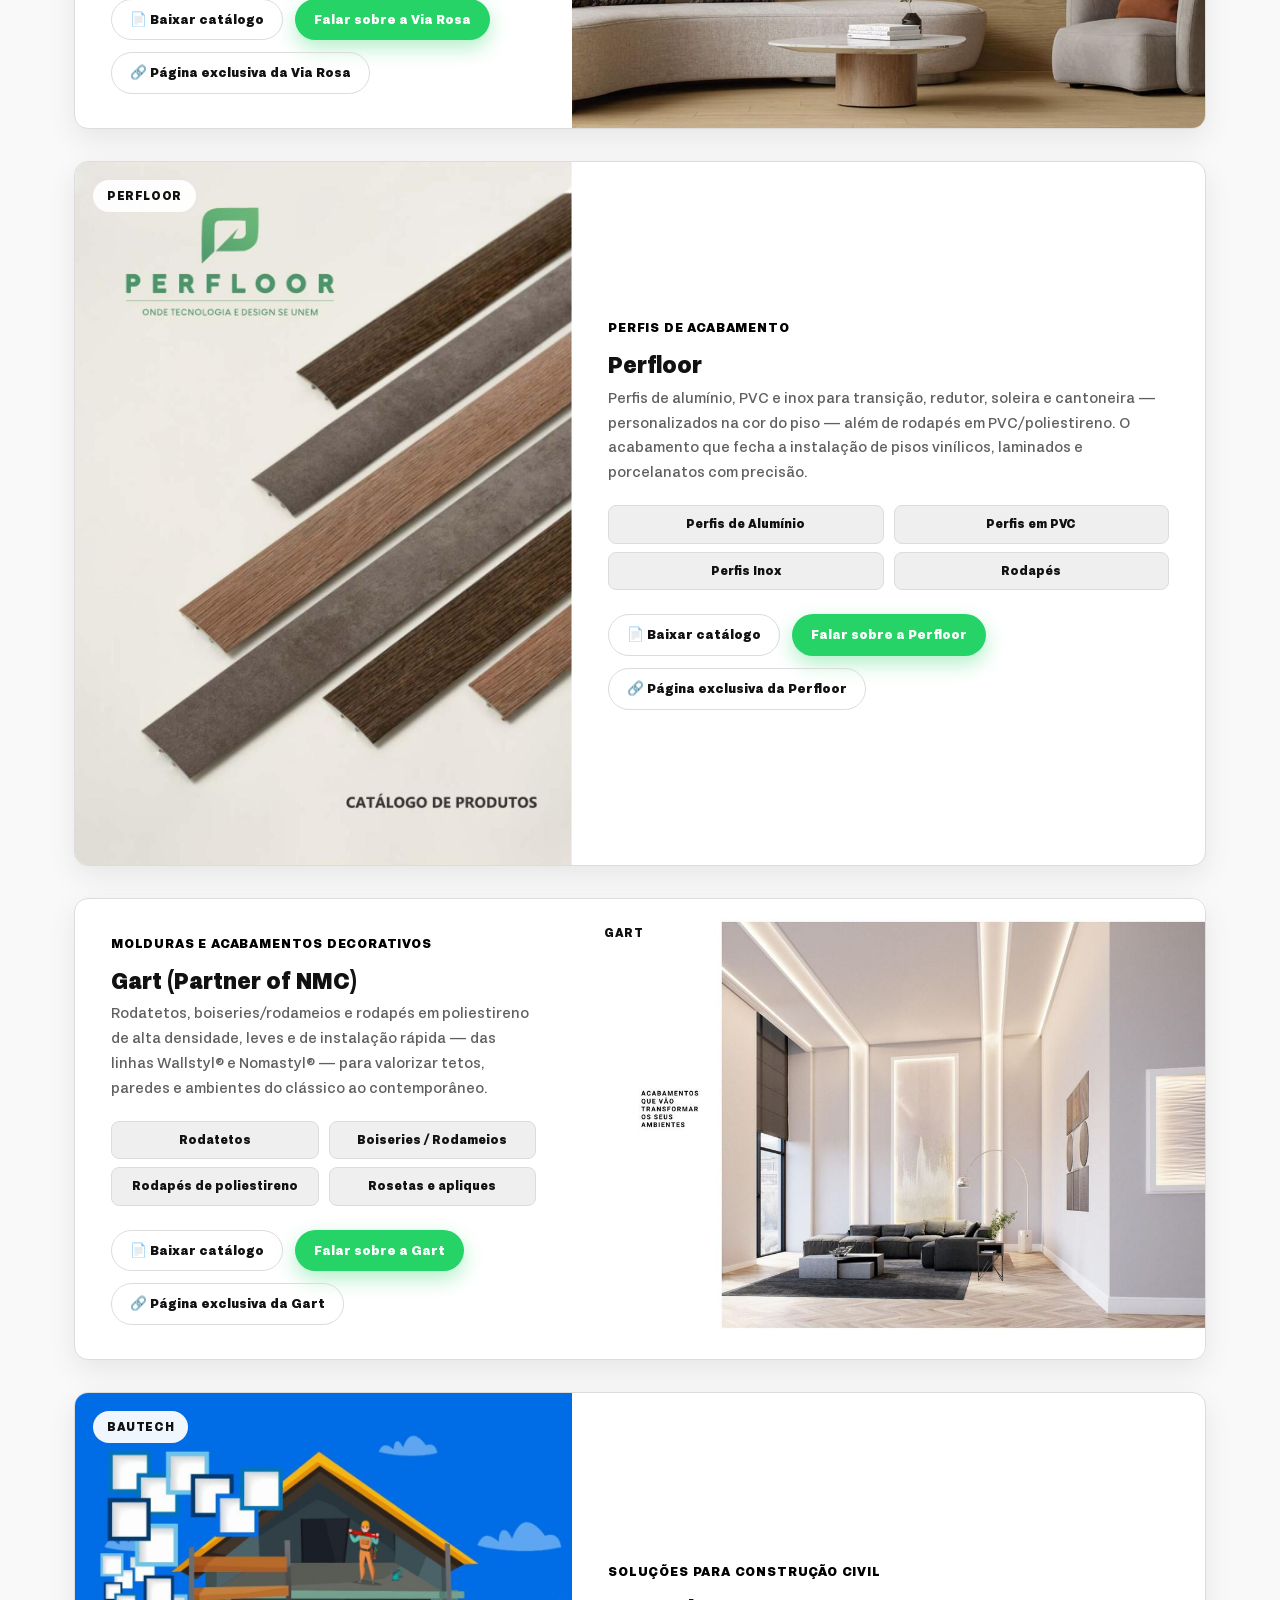
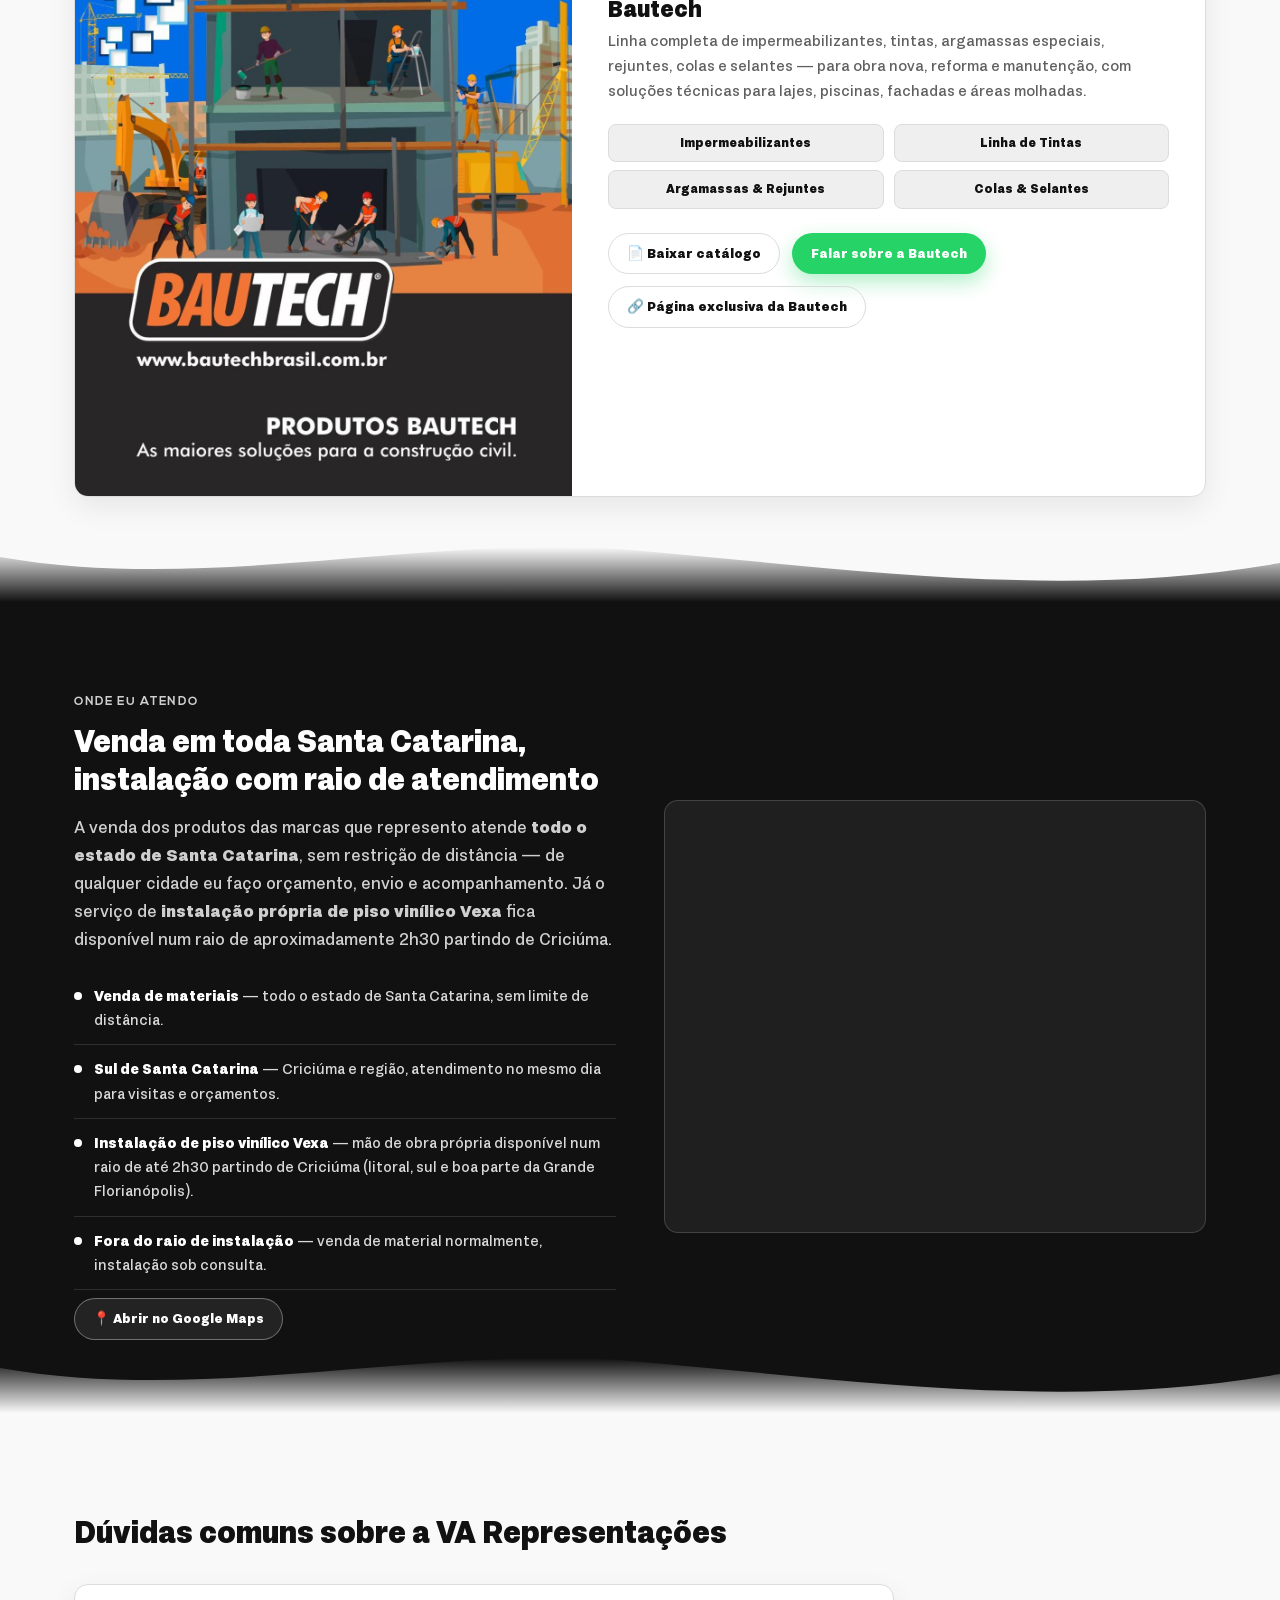
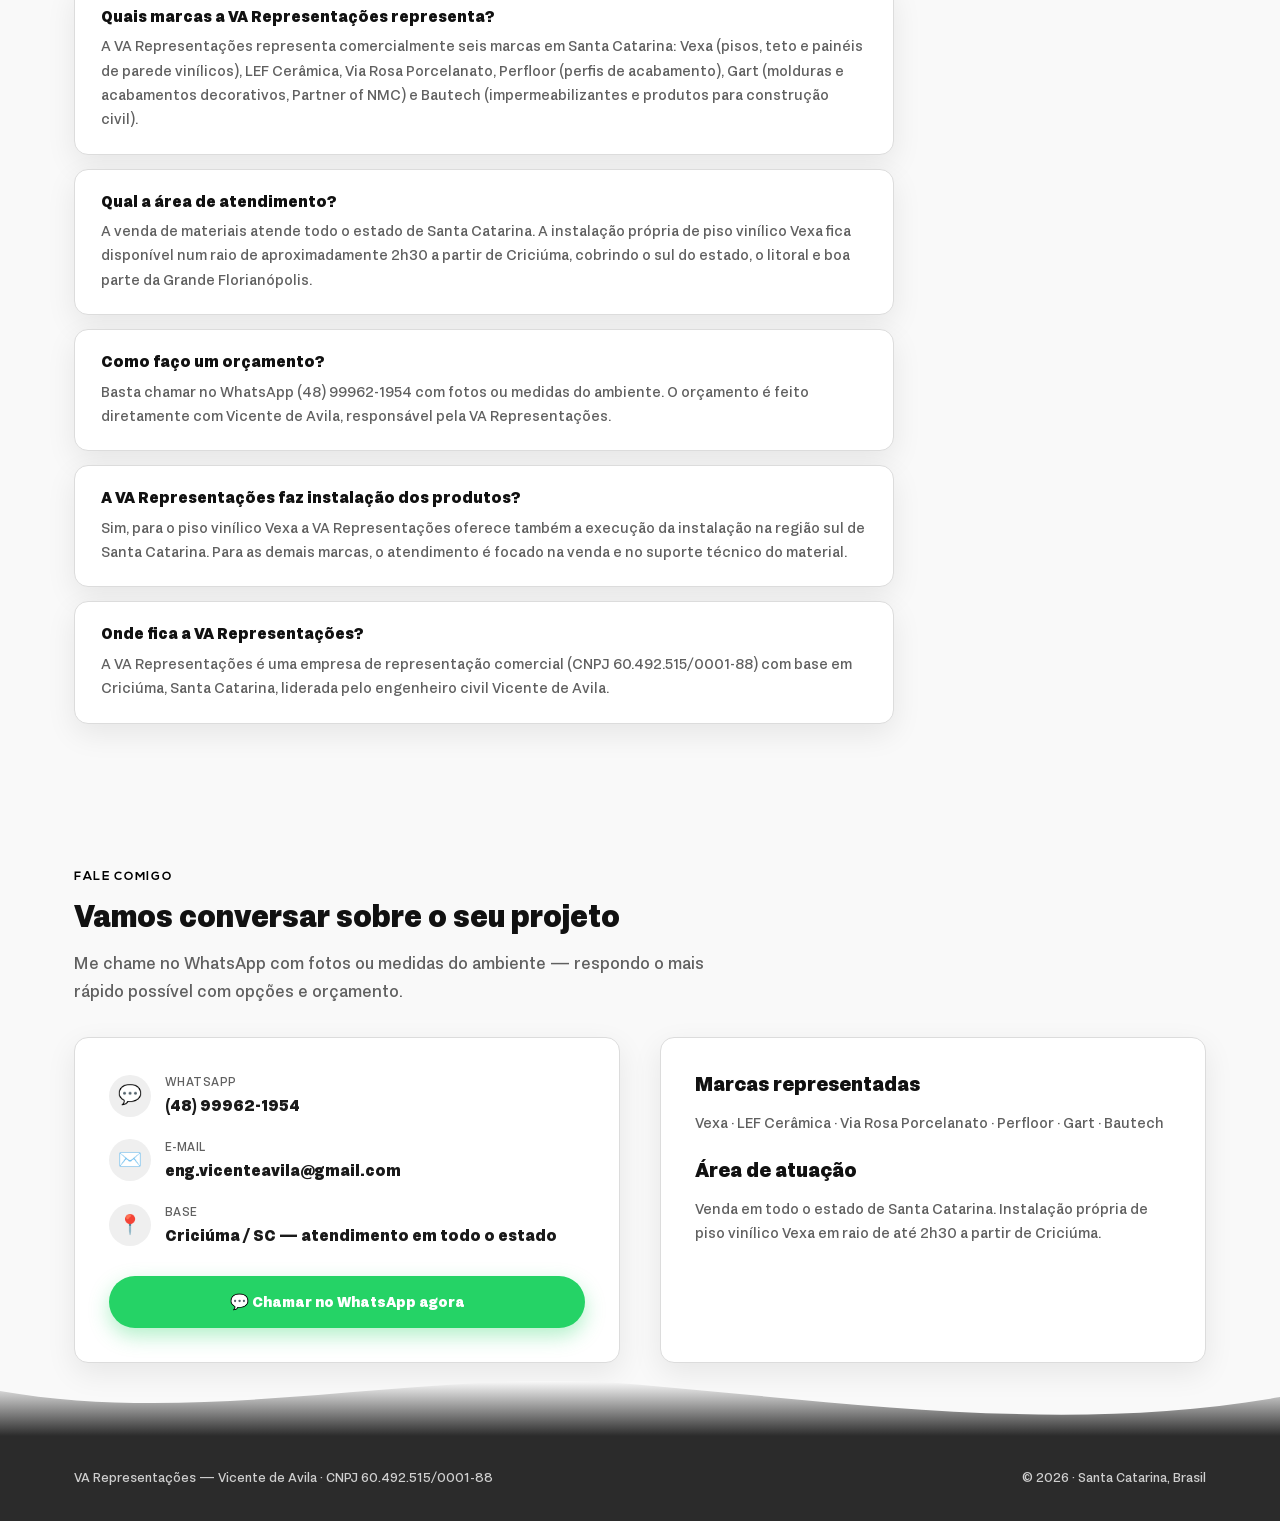
==== commit 696d0541: "Add files via upload" ====
--- a/index.html
+++ b/index.html
@@ -9,6 +9,12 @@
 <meta property="og:title" content="VA Representações | Revestimentos e Acabamentos em Santa Catarina">
 <meta property="og:description" content="Pisos vinílicos, porcelanato, cerâmica, perfis de acabamento e produtos para construção civil. Atendimento em toda Santa Catarina.">
 <meta property="og:type" content="website">
+<meta property="og:url" content="https://varepre.com.br/">
+<meta property="og:image" content="https://varepre.com.br/images/vexa-hero.jpg">
+<meta property="og:locale" content="pt_BR">
+<meta name="twitter:card" content="summary_large_image">
+<meta name="robots" content="index, follow">
+<link rel="canonical" href="https://varepre.com.br/">
 <link rel="icon" type="image/png" href="images/identity/icon-black.png">
 <link rel="stylesheet" href="css/style.css">
 <script type="application/ld+json">
@@ -17,12 +23,17 @@
   "@type": "ProfessionalService",
   "name": "VA Representações",
   "legalName": "VA Representações",
+  "alternateName": "VA Representações — Vicente de Avila",
   "taxID": "60.492.515/0001-88",
+  "url": "https://varepre.com.br/",
+  "logo": "https://varepre.com.br/images/identity/logo-vicente-black.png",
+  "image": "https://varepre.com.br/images/vexa-hero.jpg",
   "founder": {
     "@type": "Person",
-    "name": "Vicente de Avila"
+    "name": "Vicente de Avila",
+    "jobTitle": "Engenheiro Civil"
   },
-  "description": "Representante comercial de revestimentos e acabamentos (pisos vinílicos, porcelanato, cerâmica, perfis de acabamento, molduras e produtos para construção civil) atendendo Santa Catarina.",
+  "description": "Representante comercial de revestimentos e acabamentos (pisos vinílicos, porcelanato, cerâmica, perfis de acabamento, molduras e produtos para construção civil) atendendo Santa Catarina, com base em Criciúma.",
   "areaServed": {
     "@type": "State",
     "name": "Santa Catarina"
@@ -34,7 +45,63 @@
     "addressCountry": "BR"
   },
   "email": "eng.vicenteavila@gmail.com",
-  "telephone": "+55 48 99962-1954"
+  "telephone": "+55 48 99962-1954",
+  "brand": [
+    {"@type": "Brand", "name": "Vexa", "description": "Pisos vinílicos, teto vinílico e painéis de parede vinílicos."},
+    {"@type": "Brand", "name": "LEF Cerâmica", "description": "Cerâmica retificada em acabamento polido, acetinado e fosco."},
+    {"@type": "Brand", "name": "Via Rosa Porcelanato", "description": "Porcelanato retificado de grande formato."},
+    {"@type": "Brand", "name": "Perfloor", "description": "Perfis de acabamento em alumínio, PVC e inox."},
+    {"@type": "Brand", "name": "Gart", "description": "Molduras e acabamentos decorativos (Partner of NMC)."},
+    {"@type": "Brand", "name": "Bautech", "description": "Impermeabilizantes e produtos para construção civil."}
+  ]
+}
+</script>
+<script type="application/ld+json">
+{
+  "@context": "https://schema.org",
+  "@type": "FAQPage",
+  "mainEntity": [
+    {
+      "@type": "Question",
+      "name": "Quais marcas a VA Representações representa?",
+      "acceptedAnswer": {
+        "@type": "Answer",
+        "text": "A VA Representações representa comercialmente seis marcas em Santa Catarina: Vexa (pisos, teto e painéis de parede vinílicos), LEF Cerâmica, Via Rosa Porcelanato, Perfloor (perfis de acabamento), Gart (molduras e acabamentos decorativos, Partner of NMC) e Bautech (impermeabilizantes e produtos para construção civil)."
+      }
+    },
+    {
+      "@type": "Question",
+      "name": "Qual a área de atendimento da VA Representações?",
+      "acceptedAnswer": {
+        "@type": "Answer",
+        "text": "A venda de materiais atende todo o estado de Santa Catarina. A instalação própria de piso vinílico Vexa fica disponível num raio de aproximadamente 2h30 a partir de Criciúma, cobrindo o sul do estado, o litoral e boa parte da Grande Florianópolis."
+      }
+    },
+    {
+      "@type": "Question",
+      "name": "Como faço um orçamento com a VA Representações?",
+      "acceptedAnswer": {
+        "@type": "Answer",
+        "text": "Basta chamar no WhatsApp (48) 99962-1954 com fotos ou medidas do ambiente. O orçamento é feito diretamente com Vicente de Avila, responsável pela VA Representações."
+      }
+    },
+    {
+      "@type": "Question",
+      "name": "A VA Representações faz instalação dos produtos?",
+      "acceptedAnswer": {
+        "@type": "Answer",
+        "text": "Sim, para o piso vinílico Vexa a VA Representações oferece também a execução da instalação na região sul de Santa Catarina. Para as demais marcas, o atendimento é focado na venda e no suporte técnico do material."
+      }
+    },
+    {
+      "@type": "Question",
+      "name": "Onde fica a VA Representações?",
+      "acceptedAnswer": {
+        "@type": "Answer",
+        "text": "A VA Representações é uma empresa de representação comercial (CNPJ 60.492.515/0001-88) com base em Criciúma, Santa Catarina, liderada pelo engenheiro civil Vicente de Avila."
+      }
+    }
+  ]
 }
 </script>
 </head>
@@ -331,6 +398,36 @@
   </svg>
 </section>
 
+<!-- ===================== PERGUNTAS FREQUENTES ===================== -->
+<section class="faq" id="faq">
+  <div class="container">
+    <span class="eyebrow reveal">Perguntas frequentes</span>
+    <h2 class="reveal">Dúvidas comuns sobre a VA Representações</h2>
+    <div class="faq-list">
+      <div class="faq-item reveal">
+        <h3>Quais marcas a VA Representações representa?</h3>
+        <p>A VA Representações representa comercialmente seis marcas em Santa Catarina: Vexa (pisos, teto e painéis de parede vinílicos), LEF Cerâmica, Via Rosa Porcelanato, Perfloor (perfis de acabamento), Gart (molduras e acabamentos decorativos, Partner of NMC) e Bautech (impermeabilizantes e produtos para construção civil).</p>
+      </div>
+      <div class="faq-item reveal">
+        <h3>Qual a área de atendimento?</h3>
+        <p>A venda de materiais atende todo o estado de Santa Catarina. A instalação própria de piso vinílico Vexa fica disponível num raio de aproximadamente 2h30 a partir de Criciúma, cobrindo o sul do estado, o litoral e boa parte da Grande Florianópolis.</p>
+      </div>
+      <div class="faq-item reveal">
+        <h3>Como faço um orçamento?</h3>
+        <p>Basta chamar no WhatsApp (48) 99962-1954 com fotos ou medidas do ambiente. O orçamento é feito diretamente com Vicente de Avila, responsável pela VA Representações.</p>
+      </div>
+      <div class="faq-item reveal">
+        <h3>A VA Representações faz instalação dos produtos?</h3>
+        <p>Sim, para o piso vinílico Vexa a VA Representações oferece também a execução da instalação na região sul de Santa Catarina. Para as demais marcas, o atendimento é focado na venda e no suporte técnico do material.</p>
+      </div>
+      <div class="faq-item reveal">
+        <h3>Onde fica a VA Representações?</h3>
+        <p>A VA Representações é uma empresa de representação comercial (CNPJ 60.492.515/0001-88) com base em Criciúma, Santa Catarina, liderada pelo engenheiro civil Vicente de Avila.</p>
+      </div>
+    </div>
+  </div>
+</section>
+
 <!-- ===================== CONTATO ===================== -->
 <section class="contato" id="contato">
   <div class="container">
--- a/css/style.css
+++ b/css/style.css
@@ -391,6 +391,17 @@
   width:8px; height:8px; border-radius:50%; background:#fff;
   margin-top:8px; flex:none;
 }
+
+/* ---------- FAQ (also structured as FAQPage schema, see index.html) ---------- */
+.faq{background:var(--paper);}
+.faq h2{max-width:680px;}
+.faq-list{margin-top:32px; display:flex; flex-direction:column; gap:14px; max-width:820px;}
+.faq-item{
+  background:#fff; border:1px solid var(--line); border-radius:var(--radius);
+  padding:22px 26px; box-shadow:var(--shadow);
+}
+.faq-item h3{font-size:1.02rem; margin-bottom:8px;}
+.faq-item p{color:var(--muted); font-size:.95rem; margin:0;}
 
 /* ---------- Contato ---------- */
 .contato{background:var(--paper); position:relative;}
